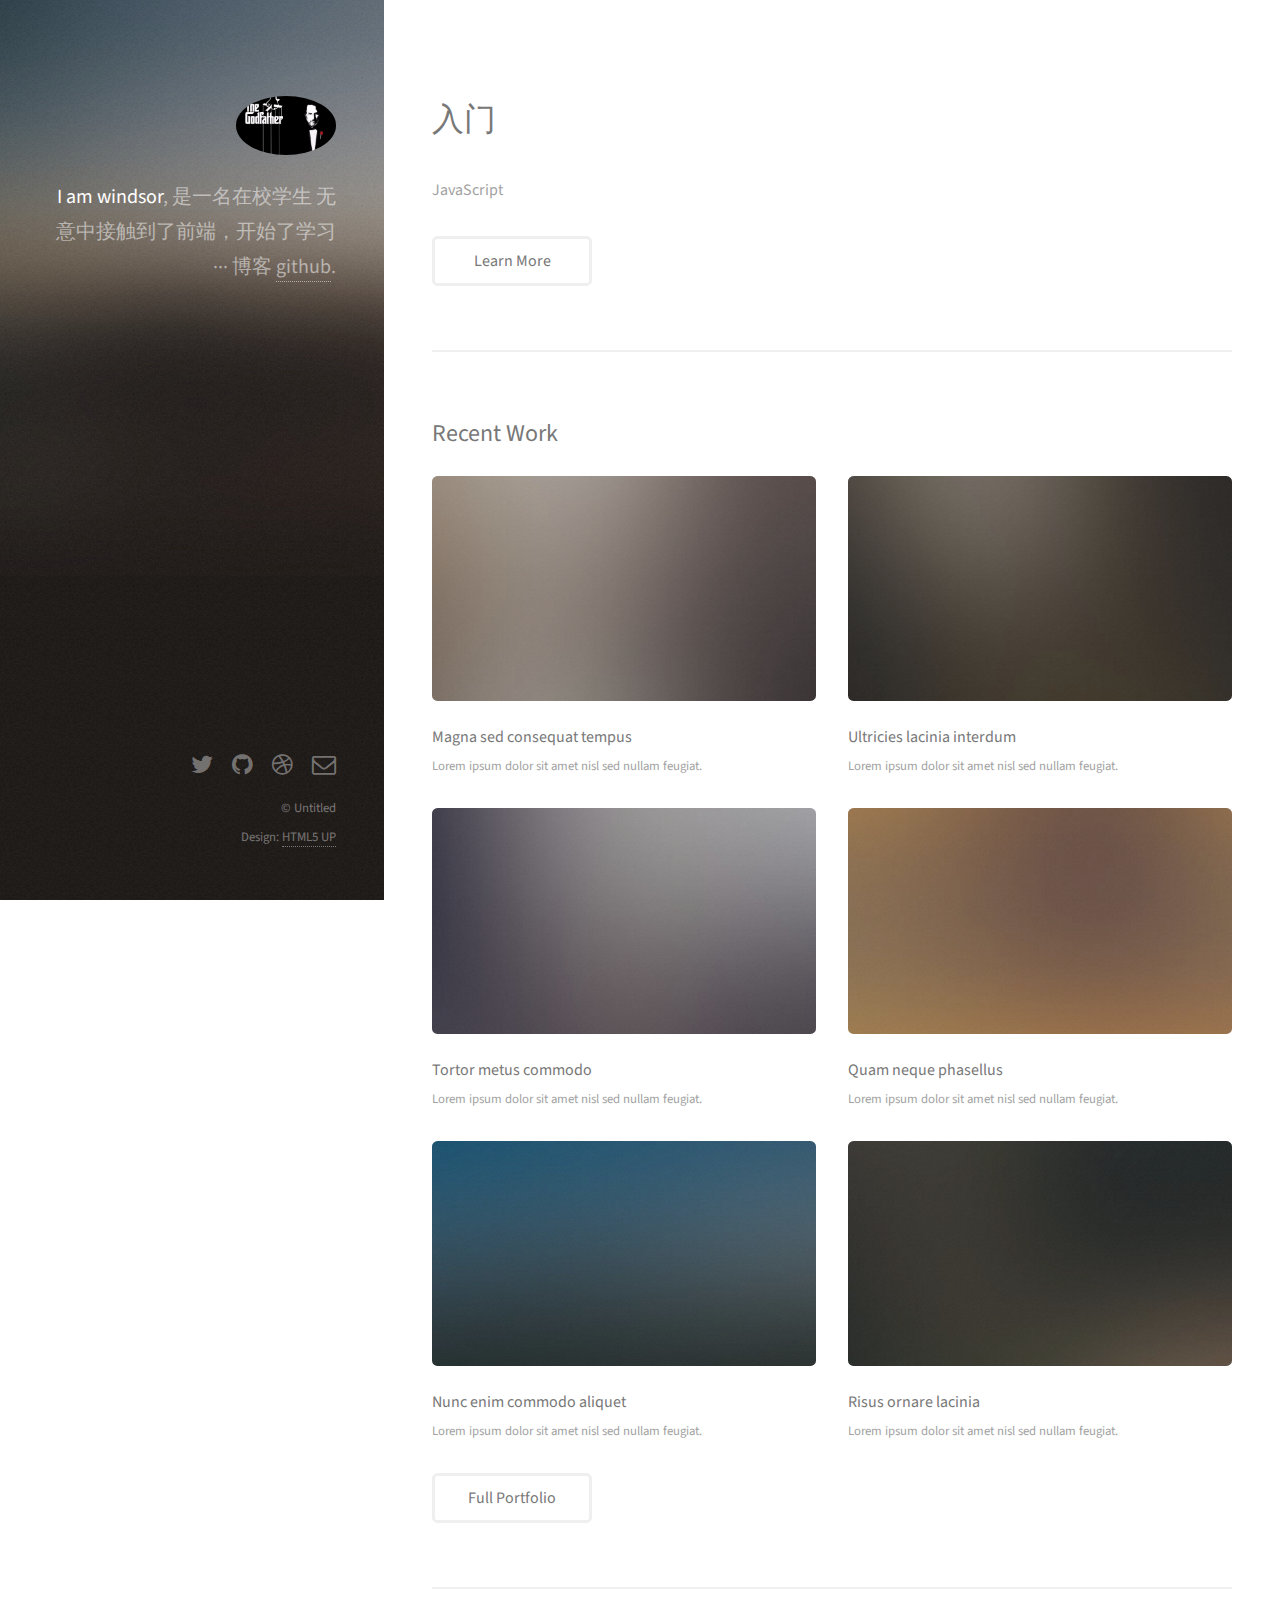
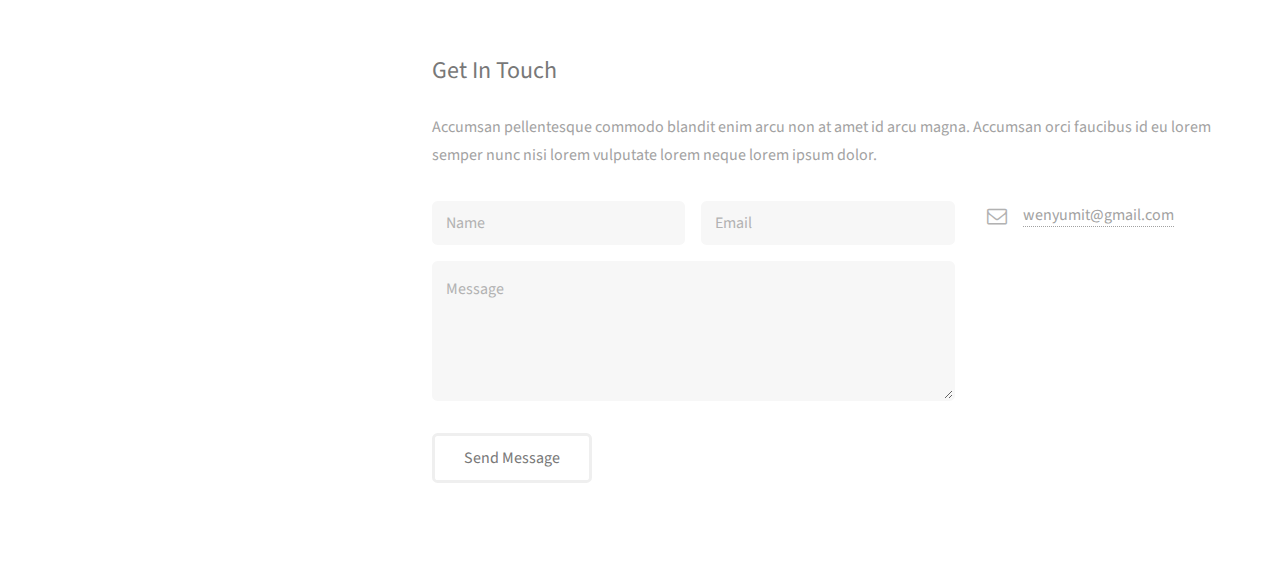
==== index.html @ 3ade6584 "模板测试" ====
<!DOCTYPE HTML>
<!--
	Strata by HTML5 UP
	html5up.net | @ajlkn
	Free for personal and commercial use under the CCA 3.0 license (html5up.net/license)
-->
<html>
	<head>
		<title>AMIT HOME</title>
		<meta charset="utf-8" />
		<meta name="viewport" content="width=device-width, initial-scale=1, user-scalable=no" />
		<link rel="stylesheet" href="assets/css/main.css" />
	</head>
	<body class="is-preload">

		<!-- Header -->
			<header id="header">
				<div class="inner">
					<a href="#" class="image avatar"><img src="images/GodFather.jpg" alt="" /></a>
					<h1><strong>I am windsor</strong>, 是一名在校学生<br />
					无意中接触到了前端，开始了学习···<br />
					博客 <a href="https://windsorjobs.github.io/">github</a>.</h1>
				</div>
			</header>

		<!-- Main -->
			<div id="main">

				<!-- One -->
					<section id="one">
						<header class="major">
							<h2>
								入门
							</h2>
						</header>
						<p>
							JavaScript 
						</p>
						<ul class="actions">
							<li><a href="#" class="button">Learn More</a></li>
						</ul>
					</section>

				<!-- Two -->
					<section id="two">
						<h2>Recent Work</h2>
						<div class="row">
							<article class="col-6 col-12-xsmall work-item">
								<a href="images/fulls/01.jpg" class="image fit thumb"><img src="images/thumbs/01.jpg" alt="" /></a>
								<h3>Magna sed consequat tempus</h3>
								<p>Lorem ipsum dolor sit amet nisl sed nullam feugiat.</p>
							</article>
							<article class="col-6 col-12-xsmall work-item">
								<a href="images/fulls/02.jpg" class="image fit thumb"><img src="images/thumbs/02.jpg" alt="" /></a>
								<h3>Ultricies lacinia interdum</h3>
								<p>Lorem ipsum dolor sit amet nisl sed nullam feugiat.</p>
							</article>
							<article class="col-6 col-12-xsmall work-item">
								<a href="images/fulls/03.jpg" class="image fit thumb"><img src="images/thumbs/03.jpg" alt="" /></a>
								<h3>Tortor metus commodo</h3>
								<p>Lorem ipsum dolor sit amet nisl sed nullam feugiat.</p>
							</article>
							<article class="col-6 col-12-xsmall work-item">
								<a href="images/fulls/04.jpg" class="image fit thumb"><img src="images/thumbs/04.jpg" alt="" /></a>
								<h3>Quam neque phasellus</h3>
								<p>Lorem ipsum dolor sit amet nisl sed nullam feugiat.</p>
							</article>
							<article class="col-6 col-12-xsmall work-item">
								<a href="images/fulls/05.jpg" class="image fit thumb"><img src="images/thumbs/05.jpg" alt="" /></a>
								<h3>Nunc enim commodo aliquet</h3>
								<p>Lorem ipsum dolor sit amet nisl sed nullam feugiat.</p>
							</article>
							<article class="col-6 col-12-xsmall work-item">
								<a href="images/fulls/06.jpg" class="image fit thumb"><img src="images/thumbs/06.jpg" alt="" /></a>
								<h3>Risus ornare lacinia</h3>
								<p>Lorem ipsum dolor sit amet nisl sed nullam feugiat.</p>
							</article>
						</div>
						<ul class="actions">
							<li><a href="#" class="button">Full Portfolio</a></li>
						</ul>
					</section>

				<!-- Three -->
					<section id="three">
						<h2>Get In Touch</h2>
						<p>Accumsan pellentesque commodo blandit enim arcu non at amet id arcu magna. Accumsan orci faucibus id eu lorem semper nunc nisi lorem vulputate lorem neque lorem ipsum dolor.</p>
						<div class="row">
							<div class="col-8 col-12-small">
								<form method="post" action="#">
									<div class="row gtr-uniform gtr-50">
										<div class="col-6 col-12-xsmall"><input type="text" name="name" id="name" placeholder="Name" /></div>
										<div class="col-6 col-12-xsmall"><input type="email" name="email" id="email" placeholder="Email" /></div>
										<div class="col-12"><textarea name="message" id="message" placeholder="Message" rows="4"></textarea></div>
									</div>
								</form>
								<ul class="actions">
									<li><input type="submit" value="Send Message" /></li>
								</ul>
							</div>
							<div class="col-4 col-12-small">
								<ul class="labeled-icons">
									<!-- <li>
										<h3 class="icon fa-home"><span class="label">Address</span></h3>
										1234 Somewhere Rd.<br />
										Nashville, TN 00000<br />
										United States
									</li>
									<li>
										<h3 class="icon fa-mobile"><span class="label">Phone</span></h3>
										000-000-0000
									</li> -->
									<li>
										<h3 class="icon fa-envelope-o"><span class="label">Email</span></h3>
										<a href="#">wenyumit@gmail.com</a>
									</li>
								</ul>
							</div>
						</div>
					</section>

				<!-- Four -->
				<!--
					<section id="four">
						<h2>Elements</h2>

						<section>
							<h4>Text</h4>
							<p>This is <b>bold</b> and this is <strong>strong</strong>. This is <i>italic</i> and this is <em>emphasized</em>.
							This is <sup>superscript</sup> text and this is <sub>subscript</sub> text.
							This is <u>underlined</u> and this is code: <code>for (;;) { ... }</code>. Finally, <a href="#">this is a link</a>.</p>
							<hr />
							<header>
								<h4>Heading with a Subtitle</h4>
								<p>Lorem ipsum dolor sit amet nullam id egestas urna aliquam</p>
							</header>
							<p>Nunc lacinia ante nunc ac lobortis. Interdum adipiscing gravida odio porttitor sem non mi integer non faucibus ornare mi ut ante amet placerat aliquet. Volutpat eu sed ante lacinia sapien lorem accumsan varius montes viverra nibh in adipiscing blandit tempus accumsan.</p>
							<header>
								<h5>Heading with a Subtitle</h5>
								<p>Lorem ipsum dolor sit amet nullam id egestas urna aliquam</p>
							</header>
							<p>Nunc lacinia ante nunc ac lobortis. Interdum adipiscing gravida odio porttitor sem non mi integer non faucibus ornare mi ut ante amet placerat aliquet. Volutpat eu sed ante lacinia sapien lorem accumsan varius montes viverra nibh in adipiscing blandit tempus accumsan.</p>
							<hr />
							<h2>Heading Level 2</h2>
							<h3>Heading Level 3</h3>
							<h4>Heading Level 4</h4>
							<h5>Heading Level 5</h5>
							<h6>Heading Level 6</h6>
							<hr />
							<h5>Blockquote</h5>
							<blockquote>Fringilla nisl. Donec accumsan interdum nisi, quis tincidunt felis sagittis eget tempus euismod. Vestibulum ante ipsum primis in faucibus vestibulum. Blandit adipiscing eu felis iaculis volutpat ac adipiscing accumsan faucibus. Vestibulum ante ipsum primis in faucibus lorem ipsum dolor sit amet nullam adipiscing eu felis.</blockquote>
							<h5>Preformatted</h5>
							<pre><code>i = 0;

while (!deck.isInOrder()) {
print 'Iteration ' + i;
deck.shuffle();
i++;
}

print 'It took ' + i + ' iterations to sort the deck.';</code></pre>
						</section>

						<section>
							<h4>Lists</h4>
							<div class="row">
								<div class="col-6 col-12-xsmall">
									<h5>Unordered</h5>
									<ul>
										<li>Dolor pulvinar etiam magna etiam.</li>
										<li>Sagittis adipiscing lorem eleifend.</li>
										<li>Felis enim feugiat dolore viverra.</li>
									</ul>
									<h5>Alternate</h5>
									<ul class="alt">
										<li>Dolor pulvinar etiam magna etiam.</li>
										<li>Sagittis adipiscing lorem eleifend.</li>
										<li>Felis enim feugiat dolore viverra.</li>
									</ul>
								</div>
								<div class="col-6 col-12-xsmall">
									<h5>Ordered</h5>
									<ol>
										<li>Dolor pulvinar etiam magna etiam.</li>
										<li>Etiam vel felis at lorem sed viverra.</li>
										<li>Felis enim feugiat dolore viverra.</li>
										<li>Dolor pulvinar etiam magna etiam.</li>
										<li>Etiam vel felis at lorem sed viverra.</li>
										<li>Felis enim feugiat dolore viverra.</li>
									</ol>
									<h5>Icons</h5>
									<ul class="icons">
										<li><a href="#" class="icon fa-twitter"><span class="label">Twitter</span></a></li>
										<li><a href="#" class="icon fa-facebook"><span class="label">Facebook</span></a></li>
										<li><a href="#" class="icon fa-instagram"><span class="label">Instagram</span></a></li>
										<li><a href="#" class="icon fa-github"><span class="label">Github</span></a></li>
										<li><a href="#" class="icon fa-dribbble"><span class="label">Dribbble</span></a></li>
										<li><a href="#" class="icon fa-tumblr"><span class="label">Tumblr</span></a></li>
									</ul>
								</div>
							</div>
							<h5>Actions</h5>
							<ul class="actions">
								<li><a href="#" class="button primary">Default</a></li>
								<li><a href="#" class="button">Default</a></li>
							</ul>
							<ul class="actions small">
								<li><a href="#" class="button primary small">Small</a></li>
								<li><a href="#" class="button small">Small</a></li>
							</ul>
							<div class="row">
								<div class="col-6 col-12-small">
									<ul class="actions stacked">
										<li><a href="#" class="button primary">Default</a></li>
										<li><a href="#" class="button">Default</a></li>
									</ul>
								</div>
								<div class="col-6 col-12-small">
									<ul class="actions stacked">
										<li><a href="#" class="button primary small">Small</a></li>
										<li><a href="#" class="button small">Small</a></li>
									</ul>
								</div>
								<div class="col-6 col-12-small">
									<ul class="actions stacked">
										<li><a href="#" class="button primary fit">Default</a></li>
										<li><a href="#" class="button fit">Default</a></li>
									</ul>
								</div>
								<div class="col-6 col-12-small">
									<ul class="actions stacked">
										<li><a href="#" class="button primary small fit">Small</a></li>
										<li><a href="#" class="button small fit">Small</a></li>
									</ul>
								</div>
							</div>
						</section>

						<section>
							<h4>Table</h4>
							<h5>Default</h5>
							<div class="table-wrapper">
								<table>
									<thead>
										<tr>
											<th>Name</th>
											<th>Description</th>
											<th>Price</th>
										</tr>
									</thead>
									<tbody>
										<tr>
											<td>Item One</td>
											<td>Ante turpis integer aliquet porttitor.</td>
											<td>29.99</td>
										</tr>
										<tr>
											<td>Item Two</td>
											<td>Vis ac commodo adipiscing arcu aliquet.</td>
											<td>19.99</td>
										</tr>
										<tr>
											<td>Item Three</td>
											<td> Morbi faucibus arcu accumsan lorem.</td>
											<td>29.99</td>
										</tr>
										<tr>
											<td>Item Four</td>
											<td>Vitae integer tempus condimentum.</td>
											<td>19.99</td>
										</tr>
										<tr>
											<td>Item Five</td>
											<td>Ante turpis integer aliquet porttitor.</td>
											<td>29.99</td>
										</tr>
									</tbody>
									<tfoot>
										<tr>
											<td colspan="2"></td>
											<td>100.00</td>
										</tr>
									</tfoot>
								</table>
							</div>

							<h5>Alternate</h5>
							<div class="table-wrapper">
								<table class="alt">
									<thead>
										<tr>
											<th>Name</th>
											<th>Description</th>
											<th>Price</th>
										</tr>
									</thead>
									<tbody>
										<tr>
											<td>Item One</td>
											<td>Ante turpis integer aliquet porttitor.</td>
											<td>29.99</td>
										</tr>
										<tr>
											<td>Item Two</td>
											<td>Vis ac commodo adipiscing arcu aliquet.</td>
											<td>19.99</td>
										</tr>
										<tr>
											<td>Item Three</td>
											<td> Morbi faucibus arcu accumsan lorem.</td>
											<td>29.99</td>
										</tr>
										<tr>
											<td>Item Four</td>
											<td>Vitae integer tempus condimentum.</td>
											<td>19.99</td>
										</tr>
										<tr>
											<td>Item Five</td>
											<td>Ante turpis integer aliquet porttitor.</td>
											<td>29.99</td>
										</tr>
									</tbody>
									<tfoot>
										<tr>
											<td colspan="2"></td>
											<td>100.00</td>
										</tr>
									</tfoot>
								</table>
							</div>
						</section>

						<section>
							<h4>Buttons</h4>
							<ul class="actions">
								<li><a href="#" class="button primary">Primary</a></li>
								<li><a href="#" class="button">Default</a></li>
							</ul>
							<ul class="actions">
								<li><a href="#" class="button large">Large</a></li>
								<li><a href="#" class="button">Default</a></li>
								<li><a href="#" class="button small">Small</a></li>
							</ul>
							<ul class="actions fit">
								<li><a href="#" class="button primary fit">Fit</a></li>
								<li><a href="#" class="button fit">Fit</a></li>
							</ul>
							<ul class="actions fit small">
								<li><a href="#" class="button primary fit small">Fit + Small</a></li>
								<li><a href="#" class="button fit small">Fit + Small</a></li>
							</ul>
							<ul class="actions">
								<li><a href="#" class="button primary icon fa-download">Icon</a></li>
								<li><a href="#" class="button icon fa-download">Icon</a></li>
							</ul>
							<ul class="actions">
								<li><span class="button primary disabled">Primary</span></li>
								<li><span class="button disabled">Default</span></li>
							</ul>
						</section>

						<section>
							<h4>Form</h4>
							<form method="post" action="#">
								<div class="row gtr-uniform gtr-50">
									<div class="col-6 col-12-xsmall">
										<input type="text" name="demo-name" id="demo-name" value="" placeholder="Name" />
									</div>
									<div class="col-6 col-12-xsmall">
										<input type="email" name="demo-email" id="demo-email" value="" placeholder="Email" />
									</div>
									<div class="col-12">
										<select name="demo-category" id="demo-category">
											<option value="">- Category -</option>
											<option value="1">Manufacturing</option>
											<option value="1">Shipping</option>
											<option value="1">Administration</option>
											<option value="1">Human Resources</option>
										</select>
									</div>
									<div class="col-4 col-12-small">
										<input type="radio" id="demo-priority-low" name="demo-priority" checked>
										<label for="demo-priority-low">Low Priority</label>
									</div>
									<div class="col-4 col-12-small">
										<input type="radio" id="demo-priority-normal" name="demo-priority">
										<label for="demo-priority-normal">Normal Priority</label>
									</div>
									<div class="col-4 col-12-small">
										<input type="radio" id="demo-priority-high" name="demo-priority">
										<label for="demo-priority-high">High Priority</label>
									</div>
									<div class="col-6 col-12-small">
										<input type="checkbox" id="demo-copy" name="demo-copy">
										<label for="demo-copy">Email me a copy of this message</label>
									</div>
									<div class="col-6 col-12-small">
										<input type="checkbox" id="demo-human" name="demo-human" checked>
										<label for="demo-human">I am a human and not a robot</label>
									</div>
									<div class="col-12">
										<textarea name="demo-message" id="demo-message" placeholder="Enter your message" rows="6"></textarea>
									</div>
									<div class="col-12">
										<ul class="actions">
											<li><input type="submit" value="Send Message" class="primary" /></li>
											<li><input type="reset" value="Reset" /></li>
										</ul>
									</div>
								</div>
							</form>
						</section>

						<section>
							<h4>Image</h4>
							<h5>Fit</h5>
							<div class="box alt">
								<div class="row gtr-50 gtr-uniform">
									<div class="col-12"><span class="image fit"><img src="images/fulls/05.jpg" alt="" /></span></div>
									<div class="col-4"><span class="image fit"><img src="images/thumbs/01.jpg" alt="" /></span></div>
									<div class="col-4"><span class="image fit"><img src="images/thumbs/02.jpg" alt="" /></span></div>
									<div class="col-4"><span class="image fit"><img src="images/thumbs/03.jpg" alt="" /></span></div>
									<div class="col-4"><span class="image fit"><img src="images/thumbs/04.jpg" alt="" /></span></div>
									<div class="col-4"><span class="image fit"><img src="images/thumbs/05.jpg" alt="" /></span></div>
									<div class="col-4"><span class="image fit"><img src="images/thumbs/06.jpg" alt="" /></span></div>
									<div class="col-4"><span class="image fit"><img src="images/thumbs/03.jpg" alt="" /></span></div>
									<div class="col-4"><span class="image fit"><img src="images/thumbs/02.jpg" alt="" /></span></div>
									<div class="col-4"><span class="image fit"><img src="images/thumbs/01.jpg" alt="" /></span></div>
								</div>
							</div>
							<h5>Left &amp; Right</h5>
							<p><span class="image left"><img src="images/avatar.jpg" alt="" /></span>Fringilla nisl. Donec accumsan interdum nisi, quis tincidunt felis sagittis eget. tempus euismod. Vestibulum ante ipsum primis in faucibus vestibulum. Blandit adipiscing eu felis iaculis volutpat ac adipiscing accumsan eu faucibus. Integer ac pellentesque praesent tincidunt felis sagittis eget. tempus euismod. Vestibulum ante ipsum primis in faucibus vestibulum. Blandit adipiscing eu felis iaculis volutpat ac adipiscing accumsan eu faucibus. Integer ac pellentesque praesent. Donec accumsan interdum nisi, quis tincidunt felis sagittis eget. tempus euismod. Vestibulum ante ipsum primis in faucibus vestibulum. Blandit adipiscing eu felis iaculis volutpat ac adipiscing accumsan eu faucibus. Integer ac pellentesque praesent tincidunt felis sagittis eget. tempus euismod. Vestibulum ante ipsum primis in faucibus vestibulum. Blandit adipiscing eu felis iaculis volutpat ac adipiscing accumsan eu faucibus. Integer ac pellentesque praesent.</p>
							<p><span class="image right"><img src="images/avatar.jpg" alt="" /></span>Fringilla nisl. Donec accumsan interdum nisi, quis tincidunt felis sagittis eget. tempus euismod. Vestibulum ante ipsum primis in faucibus vestibulum. Blandit adipiscing eu felis iaculis volutpat ac adipiscing accumsan eu faucibus. Integer ac pellentesque praesent tincidunt felis sagittis eget. tempus euismod. Vestibulum ante ipsum primis in faucibus vestibulum. Blandit adipiscing eu felis iaculis volutpat ac adipiscing accumsan eu faucibus. Integer ac pellentesque praesent. Donec accumsan interdum nisi, quis tincidunt felis sagittis eget. tempus euismod. Vestibulum ante ipsum primis in faucibus vestibulum. Blandit adipiscing eu felis iaculis volutpat ac adipiscing accumsan eu faucibus. Integer ac pellentesque praesent tincidunt felis sagittis eget. tempus euismod. Vestibulum ante ipsum primis in faucibus vestibulum. Blandit adipiscing eu felis iaculis volutpat ac adipiscing accumsan eu faucibus. Integer ac pellentesque praesent.</p>
						</section>

					</section>
				-->

			</div>

		<!-- Footer -->
			<footer id="footer">
				<div class="inner">
					<ul class="icons">
						<li><a href="#" class="icon fa-twitter"><span class="label">Twitter</span></a></li>
						<li><a href="https://windsorjobs.github.io/" class="icon fa-github"><span class="label">Github</span></a></li>
						<li><a href="#" class="icon fa-dribbble"><span class="label">Dribbble</span></a></li>
						<li><a href="#" class="icon fa-envelope-o"><span class="label">Email</span></a></li>
					</ul>
					<ul class="copyright">
						<li>&copy; Untitled</li><li>Design: <a href="http://html5up.net">HTML5 UP</a></li>
					</ul>
				</div>
			</footer>

		<!-- Scripts -->
			<script src="assets/js/jquery.min.js"></script>
			<script src="assets/js/jquery.poptrox.min.js"></script>
			<script src="assets/js/browser.min.js"></script>
			<script src="assets/js/breakpoints.min.js"></script>
			<script src="assets/js/util.js"></script>
			<script src="assets/js/main.js"></script>

	</body>
</html>
---- assets/css/main.css ----
@import url("font-awesome.min.css");
@import url("https://fonts.googleapis.com/css?family=Source+Sans+Pro:400,400italic");

/*
	Strata by HTML5 UP
	html5up.net | @ajlkn
	Free for personal and commercial use under the CCA 3.0 license (html5up.net/license)
*/

html, body, div, span, applet, object,
iframe, h1, h2, h3, h4, h5, h6, p, blockquote,
pre, a, abbr, acronym, address, big, cite,
code, del, dfn, em, img, ins, kbd, q, s, samp,
small, strike, strong, sub, sup, tt, var, b,
u, i, center, dl, dt, dd, ol, ul, li, fieldset,
form, label, legend, table, caption, tbody,
tfoot, thead, tr, th, td, article, aside,
canvas, details, embed, figure, figcaption,
footer, header, hgroup, menu, nav, output, ruby,
section, summary, time, mark, audio, video {
	margin: 0;
	padding: 0;
	border: 0;
	font-size: 100%;
	font: inherit;
	vertical-align: baseline;}

article, aside, details, figcaption, figure,
footer, header, hgroup, menu, nav, section {
	display: block;
}

body {
	line-height: 1;
}

ol, ul {
	list-style: none;
}

blockquote, q {
	quotes: none;
}

blockquote:before, blockquote:after, q:before, q:after {
	content: '';
	content: none;
}

table {
	border-collapse: collapse;
	border-spacing: 0;
}

body {
	-webkit-text-size-adjust: none;
}

mark {
	background-color: transparent;
	color: inherit;
}

input::-moz-focus-inner {
	border: 0;
	padding: 0;
}

input, select, textarea {
	-moz-appearance: none;
	-webkit-appearance: none;
	-ms-appearance: none;
	appearance: none;
}

/* Basic */

	html {
		box-sizing: border-box;
	}

	*, *:before, *:after {
		box-sizing: inherit;
	}

	body {
		background: #fff;
	}

		body.is-preload *, body.is-preload *:before, body.is-preload *:after {
			-moz-animation: none !important;
			-webkit-animation: none !important;
			-ms-animation: none !important;
			animation: none !important;
			-moz-transition: none !important;
			-webkit-transition: none !important;
			-ms-transition: none !important;
			transition: none !important;
		}

	body, input, select, textarea {
		color: #a2a2a2;
		font-family: "Source Sans Pro", Helvetica, sans-serif;
		font-size: 16pt;
		font-weight: 400;
		line-height: 1.75em;
	}

	a {
		-moz-transition: color 0.2s ease-in-out, border-color 0.2s ease-in-out;
		-webkit-transition: color 0.2s ease-in-out, border-color 0.2s ease-in-out;
		-ms-transition: color 0.2s ease-in-out, border-color 0.2s ease-in-out;
		transition: color 0.2s ease-in-out, border-color 0.2s ease-in-out;
		border-bottom: dotted 1px;
		color: #49bf9d;
		text-decoration: none;
	}

		a:hover {
			border-bottom-color: transparent;
			color: #49bf9d !important;
			text-decoration: none;
		}

	strong, b {
		color: #787878;
		font-weight: 400;
	}

	em, i {
		font-style: italic;
	}

	p {
		margin: 0 0 2em 0;
	}

	h1, h2, h3, h4, h5, h6 {
		color: #787878;
		font-weight: 400;
		line-height: 1em;
		margin: 0 0 1em 0;
	}

		h1 a, h2 a, h3 a, h4 a, h5 a, h6 a {
			color: inherit;
			text-decoration: none;
		}

	h1 {
		font-size: 2em;
		line-height: 1.5em;
	}

	h2 {
		font-size: 1.5em;
		line-height: 1.5em;
	}

	h3 {
		font-size: 1.25em;
		line-height: 1.5em;
	}

	h4 {
		font-size: 1.1em;
		line-height: 1.5em;
	}

	h5 {
		font-size: 0.9em;
		line-height: 1.5em;
	}

	h6 {
		font-size: 0.7em;
		line-height: 1.5em;
	}

	sub {
		font-size: 0.8em;
		position: relative;
		top: 0.5em;
	}

	sup {
		font-size: 0.8em;
		position: relative;
		top: -0.5em;
	}

	hr {
		border: 0;
		border-bottom: solid 2px #efefef;
		margin: 2em 0;
	}

		hr.major {
			margin: 3em 0;
		}

	blockquote {
		border-left: solid 6px #efefef;
		font-style: italic;
		margin: 0 0 2em 0;
		padding: 0.5em 0 0.5em 1.5em;
	}

	code {
		background: #f7f7f7;
		border-radius: 0.35em;
		border: solid 2px #efefef;
		font-family: "Courier New", monospace;
		font-size: 0.9em;
		margin: 0 0.25em;
		padding: 0.25em 0.65em;
	}

	pre {
		-webkit-overflow-scrolling: touch;
		font-family: "Courier New", monospace;
		font-size: 0.9em;
		margin: 0 0 2em 0;
	}

		pre code {
			display: block;
			line-height: 1.75em;
			padding: 1em 1.5em;
			overflow-x: auto;
		}

	.align-left {
		text-align: left;
	}

	.align-center {
		text-align: center;
	}

	.align-right {
		text-align: right;
	}

/* Container */

	.container {
		margin: 0 auto;
		max-width: calc(100% - 4em);
		width: 100%;
	}

		.container.xsmall {
			width: 25%;
		}

		.container.small {
			width: 50%;
		}

		.container.medium {
			width: 75%;
		}

		.container.large {
			width: 125%;
		}

		.container.xlarge {
			width: 150%;
		}

		.container.max {
			width: 100%;
		}

		@media screen and (max-width: 980px) {

			.container {
				width: 100% !important;
				max-width: 100% !important;
			}

		}

		@media screen and (max-width: 480px) {

			.container {
				max-width: calc(100% - 3em);
			}

		}

/* Row */

	.row {
		display: flex;
		flex-wrap: wrap;
		box-sizing: border-box;
		align-items: stretch;
	}

		.row > * {
			box-sizing: border-box;
		}

		.row.gtr-uniform > * > :last-child {
			margin-bottom: 0;
		}

		.row.aln-left {
			justify-content: flex-start;
		}

		.row.aln-center {
			justify-content: center;
		}

		.row.aln-right {
			justify-content: flex-end;
		}

		.row.aln-top {
			align-items: flex-start;
		}

		.row.aln-middle {
			align-items: center;
		}

		.row.aln-bottom {
			align-items: flex-end;
		}

		.row > .imp {
			order: -1;
		}

		.row > .col-1 {
			width: 8.3333333333%;
		}

		.row > .off-1 {
			margin-left: 8.3333333333%;
		}

		.row > .col-2 {
			width: 16.6666666667%;
		}

		.row > .off-2 {
			margin-left: 16.6666666667%;
		}

		.row > .col-3 {
			width: 25%;
		}

		.row > .off-3 {
			margin-left: 25%;
		}

		.row > .col-4 {
			width: 33.3333333333%;
		}

		.row > .off-4 {
			margin-left: 33.3333333333%;
		}

		.row > .col-5 {
			width: 41.6666666667%;
		}

		.row > .off-5 {
			margin-left: 41.6666666667%;
		}

		.row > .col-6 {
			width: 50%;
		}

		.row > .off-6 {
			margin-left: 50%;
		}

		.row > .col-7 {
			width: 58.3333333333%;
		}

		.row > .off-7 {
			margin-left: 58.3333333333%;
		}

		.row > .col-8 {
			width: 66.6666666667%;
		}

		.row > .off-8 {
			margin-left: 66.6666666667%;
		}

		.row > .col-9 {
			width: 75%;
		}

		.row > .off-9 {
			margin-left: 75%;
		}

		.row > .col-10 {
			width: 83.3333333333%;
		}

		.row > .off-10 {
			margin-left: 83.3333333333%;
		}

		.row > .col-11 {
			width: 91.6666666667%;
		}

		.row > .off-11 {
			margin-left: 91.6666666667%;
		}

		.row > .col-12 {
			width: 100%;
		}

		.row > .off-12 {
			margin-left: 100%;
		}

		.row.gtr-0 {
			margin-top: 0;
			margin-left: 0em;
		}

			.row.gtr-0 > * {
				padding: 0 0 0 0em;
			}

			.row.gtr-0.gtr-uniform {
				margin-top: 0em;
			}

				.row.gtr-0.gtr-uniform > * {
					padding-top: 0em;
				}

		.row.gtr-25 {
			margin-top: 0;
			margin-left: -0.625em;
		}

			.row.gtr-25 > * {
				padding: 0 0 0 0.625em;
			}

			.row.gtr-25.gtr-uniform {
				margin-top: -0.625em;
			}

				.row.gtr-25.gtr-uniform > * {
					padding-top: 0.625em;
				}

		.row.gtr-50 {
			margin-top: 0;
			margin-left: -1.25em;
		}

			.row.gtr-50 > * {
				padding: 0 0 0 1.25em;
			}

			.row.gtr-50.gtr-uniform {
				margin-top: -1.25em;
			}

				.row.gtr-50.gtr-uniform > * {
					padding-top: 1.25em;
				}

		.row {
			margin-top: 0;
			margin-left: -2.5em;
		}

			.row > * {
				padding: 0 0 0 2.5em;
			}

			.row.gtr-uniform {
				margin-top: -2.5em;
			}

				.row.gtr-uniform > * {
					padding-top: 2.5em;
				}

		.row.gtr-150 {
			margin-top: 0;
			margin-left: -3.75em;
		}

			.row.gtr-150 > * {
				padding: 0 0 0 3.75em;
			}

			.row.gtr-150.gtr-uniform {
				margin-top: -3.75em;
			}

				.row.gtr-150.gtr-uniform > * {
					padding-top: 3.75em;
				}

		.row.gtr-200 {
			margin-top: 0;
			margin-left: -5em;
		}

			.row.gtr-200 > * {
				padding: 0 0 0 5em;
			}

			.row.gtr-200.gtr-uniform {
				margin-top: -5em;
			}

				.row.gtr-200.gtr-uniform > * {
					padding-top: 5em;
				}

		@media screen and (max-width: 1800px) {

			.row {
				display: flex;
				flex-wrap: wrap;
				box-sizing: border-box;
				align-items: stretch;
			}

				.row > * {
					box-sizing: border-box;
				}

				.row.gtr-uniform > * > :last-child {
					margin-bottom: 0;
				}

				.row.aln-left {
					justify-content: flex-start;
				}

				.row.aln-center {
					justify-content: center;
				}

				.row.aln-right {
					justify-content: flex-end;
				}

				.row.aln-top {
					align-items: flex-start;
				}

				.row.aln-middle {
					align-items: center;
				}

				.row.aln-bottom {
					align-items: flex-end;
				}

				.row > .imp-xlarge {
					order: -1;
				}

				.row > .col-1-xlarge {
					width: 8.3333333333%;
				}

				.row > .off-1-xlarge {
					margin-left: 8.3333333333%;
				}

				.row > .col-2-xlarge {
					width: 16.6666666667%;
				}

				.row > .off-2-xlarge {
					margin-left: 16.6666666667%;
				}

				.row > .col-3-xlarge {
					width: 25%;
				}

				.row > .off-3-xlarge {
					margin-left: 25%;
				}

				.row > .col-4-xlarge {
					width: 33.3333333333%;
				}

				.row > .off-4-xlarge {
					margin-left: 33.3333333333%;
				}

				.row > .col-5-xlarge {
					width: 41.6666666667%;
				}

				.row > .off-5-xlarge {
					margin-left: 41.6666666667%;
				}

				.row > .col-6-xlarge {
					width: 50%;
				}

				.row > .off-6-xlarge {
					margin-left: 50%;
				}

				.row > .col-7-xlarge {
					width: 58.3333333333%;
				}

				.row > .off-7-xlarge {
					margin-left: 58.3333333333%;
				}

				.row > .col-8-xlarge {
					width: 66.6666666667%;
				}

				.row > .off-8-xlarge {
					margin-left: 66.6666666667%;
				}

				.row > .col-9-xlarge {
					width: 75%;
				}

				.row > .off-9-xlarge {
					margin-left: 75%;
				}

				.row > .col-10-xlarge {
					width: 83.3333333333%;
				}

				.row > .off-10-xlarge {
					margin-left: 83.3333333333%;
				}

				.row > .col-11-xlarge {
					width: 91.6666666667%;
				}

				.row > .off-11-xlarge {
					margin-left: 91.6666666667%;
				}

				.row > .col-12-xlarge {
					width: 100%;
				}

				.row > .off-12-xlarge {
					margin-left: 100%;
				}

				.row.gtr-0 {
					margin-top: 0;
					margin-left: 0em;
				}

					.row.gtr-0 > * {
						padding: 0 0 0 0em;
					}

					.row.gtr-0.gtr-uniform {
						margin-top: 0em;
					}

						.row.gtr-0.gtr-uniform > * {
							padding-top: 0em;
						}

				.row.gtr-25 {
					margin-top: 0;
					margin-left: -0.625em;
				}

					.row.gtr-25 > * {
						padding: 0 0 0 0.625em;
					}

					.row.gtr-25.gtr-uniform {
						margin-top: -0.625em;
					}

						.row.gtr-25.gtr-uniform > * {
							padding-top: 0.625em;
						}

				.row.gtr-50 {
					margin-top: 0;
					margin-left: -1.25em;
				}

					.row.gtr-50 > * {
						padding: 0 0 0 1.25em;
					}

					.row.gtr-50.gtr-uniform {
						margin-top: -1.25em;
					}

						.row.gtr-50.gtr-uniform > * {
							padding-top: 1.25em;
						}

				.row {
					margin-top: 0;
					margin-left: -2.5em;
				}

					.row > * {
						padding: 0 0 0 2.5em;
					}

					.row.gtr-uniform {
						margin-top: -2.5em;
					}

						.row.gtr-uniform > * {
							padding-top: 2.5em;
						}

				.row.gtr-150 {
					margin-top: 0;
					margin-left: -3.75em;
				}

					.row.gtr-150 > * {
						padding: 0 0 0 3.75em;
					}

					.row.gtr-150.gtr-uniform {
						margin-top: -3.75em;
					}

						.row.gtr-150.gtr-uniform > * {
							padding-top: 3.75em;
						}

				.row.gtr-200 {
					margin-top: 0;
					margin-left: -5em;
				}

					.row.gtr-200 > * {
						padding: 0 0 0 5em;
					}

					.row.gtr-200.gtr-uniform {
						margin-top: -5em;
					}

						.row.gtr-200.gtr-uniform > * {
							padding-top: 5em;
						}

		}

		@media screen and (max-width: 1280px) {

			.row {
				display: flex;
				flex-wrap: wrap;
				box-sizing: border-box;
				align-items: stretch;
			}

				.row > * {
					box-sizing: border-box;
				}

				.row.gtr-uniform > * > :last-child {
					margin-bottom: 0;
				}

				.row.aln-left {
					justify-content: flex-start;
				}

				.row.aln-center {
					justify-content: center;
				}

				.row.aln-right {
					justify-content: flex-end;
				}

				.row.aln-top {
					align-items: flex-start;
				}

				.row.aln-middle {
					align-items: center;
				}

				.row.aln-bottom {
					align-items: flex-end;
				}

				.row > .imp-large {
					order: -1;
				}

				.row > .col-1-large {
					width: 8.3333333333%;
				}

				.row > .off-1-large {
					margin-left: 8.3333333333%;
				}

				.row > .col-2-large {
					width: 16.6666666667%;
				}

				.row > .off-2-large {
					margin-left: 16.6666666667%;
				}

				.row > .col-3-large {
					width: 25%;
				}

				.row > .off-3-large {
					margin-left: 25%;
				}

				.row > .col-4-large {
					width: 33.3333333333%;
				}

				.row > .off-4-large {
					margin-left: 33.3333333333%;
				}

				.row > .col-5-large {
					width: 41.6666666667%;
				}

				.row > .off-5-large {
					margin-left: 41.6666666667%;
				}

				.row > .col-6-large {
					width: 50%;
				}

				.row > .off-6-large {
					margin-left: 50%;
				}

				.row > .col-7-large {
					width: 58.3333333333%;
				}

				.row > .off-7-large {
					margin-left: 58.3333333333%;
				}

				.row > .col-8-large {
					width: 66.6666666667%;
				}

				.row > .off-8-large {
					margin-left: 66.6666666667%;
				}

				.row > .col-9-large {
					width: 75%;
				}

				.row > .off-9-large {
					margin-left: 75%;
				}

				.row > .col-10-large {
					width: 83.3333333333%;
				}

				.row > .off-10-large {
					margin-left: 83.3333333333%;
				}

				.row > .col-11-large {
					width: 91.6666666667%;
				}

				.row > .off-11-large {
					margin-left: 91.6666666667%;
				}

				.row > .col-12-large {
					width: 100%;
				}

				.row > .off-12-large {
					margin-left: 100%;
				}

				.row.gtr-0 {
					margin-top: 0;
					margin-left: 0em;
				}

					.row.gtr-0 > * {
						padding: 0 0 0 0em;
					}

					.row.gtr-0.gtr-uniform {
						margin-top: 0em;
					}

						.row.gtr-0.gtr-uniform > * {
							padding-top: 0em;
						}

				.row.gtr-25 {
					margin-top: 0;
					margin-left: -0.5em;
				}

					.row.gtr-25 > * {
						padding: 0 0 0 0.5em;
					}

					.row.gtr-25.gtr-uniform {
						margin-top: -0.5em;
					}

						.row.gtr-25.gtr-uniform > * {
							padding-top: 0.5em;
						}

				.row.gtr-50 {
					margin-top: 0;
					margin-left: -1em;
				}

					.row.gtr-50 > * {
						padding: 0 0 0 1em;
					}

					.row.gtr-50.gtr-uniform {
						margin-top: -1em;
					}

						.row.gtr-50.gtr-uniform > * {
							padding-top: 1em;
						}

				.row {
					margin-top: 0;
					margin-left: -2em;
				}

					.row > * {
						padding: 0 0 0 2em;
					}

					.row.gtr-uniform {
						margin-top: -2em;
					}

						.row.gtr-uniform > * {
							padding-top: 2em;
						}

				.row.gtr-150 {
					margin-top: 0;
					margin-left: -3em;
				}

					.row.gtr-150 > * {
						padding: 0 0 0 3em;
					}

					.row.gtr-150.gtr-uniform {
						margin-top: -3em;
					}

						.row.gtr-150.gtr-uniform > * {
							padding-top: 3em;
						}

				.row.gtr-200 {
					margin-top: 0;
					margin-left: -4em;
				}

					.row.gtr-200 > * {
						padding: 0 0 0 4em;
					}

					.row.gtr-200.gtr-uniform {
						margin-top: -4em;
					}

						.row.gtr-200.gtr-uniform > * {
							padding-top: 4em;
						}

		}

		@media screen and (max-width: 980px) {

			.row {
				display: flex;
				flex-wrap: wrap;
				box-sizing: border-box;
				align-items: stretch;
			}

				.row > * {
					box-sizing: border-box;
				}

				.row.gtr-uniform > * > :last-child {
					margin-bottom: 0;
				}

				.row.aln-left {
					justify-content: flex-start;
				}

				.row.aln-center {
					justify-content: center;
				}

				.row.aln-right {
					justify-content: flex-end;
				}

				.row.aln-top {
					align-items: flex-start;
				}

				.row.aln-middle {
					align-items: center;
				}

				.row.aln-bottom {
					align-items: flex-end;
				}

				.row > .imp-medium {
					order: -1;
				}

				.row > .col-1-medium {
					width: 8.3333333333%;
				}

				.row > .off-1-medium {
					margin-left: 8.3333333333%;
				}

				.row > .col-2-medium {
					width: 16.6666666667%;
				}

				.row > .off-2-medium {
					margin-left: 16.6666666667%;
				}

				.row > .col-3-medium {
					width: 25%;
				}

				.row > .off-3-medium {
					margin-left: 25%;
				}

				.row > .col-4-medium {
					width: 33.3333333333%;
				}

				.row > .off-4-medium {
					margin-left: 33.3333333333%;
				}

				.row > .col-5-medium {
					width: 41.6666666667%;
				}

				.row > .off-5-medium {
					margin-left: 41.6666666667%;
				}

				.row > .col-6-medium {
					width: 50%;
				}

				.row > .off-6-medium {
					margin-left: 50%;
				}

				.row > .col-7-medium {
					width: 58.3333333333%;
				}

				.row > .off-7-medium {
					margin-left: 58.3333333333%;
				}

				.row > .col-8-medium {
					width: 66.6666666667%;
				}

				.row > .off-8-medium {
					margin-left: 66.6666666667%;
				}

				.row > .col-9-medium {
					width: 75%;
				}

				.row > .off-9-medium {
					margin-left: 75%;
				}

				.row > .col-10-medium {
					width: 83.3333333333%;
				}

				.row > .off-10-medium {
					margin-left: 83.3333333333%;
				}

				.row > .col-11-medium {
					width: 91.6666666667%;
				}

				.row > .off-11-medium {
					margin-left: 91.6666666667%;
				}

				.row > .col-12-medium {
					width: 100%;
				}

				.row > .off-12-medium {
					margin-left: 100%;
				}

				.row.gtr-0 {
					margin-top: 0;
					margin-left: 0em;
				}

					.row.gtr-0 > * {
						padding: 0 0 0 0em;
					}

					.row.gtr-0.gtr-uniform {
						margin-top: 0em;
					}

						.row.gtr-0.gtr-uniform > * {
							padding-top: 0em;
						}

				.row.gtr-25 {
					margin-top: 0;
					margin-left: -0.5em;
				}

					.row.gtr-25 > * {
						padding: 0 0 0 0.5em;
					}

					.row.gtr-25.gtr-uniform {
						margin-top: -0.5em;
					}

						.row.gtr-25.gtr-uniform > * {
							padding-top: 0.5em;
						}

				.row.gtr-50 {
					margin-top: 0;
					margin-left: -1em;
				}

					.row.gtr-50 > * {
						padding: 0 0 0 1em;
					}

					.row.gtr-50.gtr-uniform {
						margin-top: -1em;
					}

						.row.gtr-50.gtr-uniform > * {
							padding-top: 1em;
						}

				.row {
					margin-top: 0;
					margin-left: -2em;
				}

					.row > * {
						padding: 0 0 0 2em;
					}

					.row.gtr-uniform {
						margin-top: -2em;
					}

						.row.gtr-uniform > * {
							padding-top: 2em;
						}

				.row.gtr-150 {
					margin-top: 0;
					margin-left: -3em;
				}

					.row.gtr-150 > * {
						padding: 0 0 0 3em;
					}

					.row.gtr-150.gtr-uniform {
						margin-top: -3em;
					}

						.row.gtr-150.gtr-uniform > * {
							padding-top: 3em;
						}

				.row.gtr-200 {
					margin-top: 0;
					margin-left: -4em;
				}

					.row.gtr-200 > * {
						padding: 0 0 0 4em;
					}

					.row.gtr-200.gtr-uniform {
						margin-top: -4em;
					}

						.row.gtr-200.gtr-uniform > * {
							padding-top: 4em;
						}

		}

		@media screen and (max-width: 736px) {

			.row {
				display: flex;
				flex-wrap: wrap;
				box-sizing: border-box;
				align-items: stretch;
			}

				.row > * {
					box-sizing: border-box;
				}

				.row.gtr-uniform > * > :last-child {
					margin-bottom: 0;
				}

				.row.aln-left {
					justify-content: flex-start;
				}

				.row.aln-center {
					justify-content: center;
				}

				.row.aln-right {
					justify-content: flex-end;
				}

				.row.aln-top {
					align-items: flex-start;
				}

				.row.aln-middle {
					align-items: center;
				}

				.row.aln-bottom {
					align-items: flex-end;
				}

				.row > .imp-small {
					order: -1;
				}

				.row > .col-1-small {
					width: 8.3333333333%;
				}

				.row > .off-1-small {
					margin-left: 8.3333333333%;
				}

				.row > .col-2-small {
					width: 16.6666666667%;
				}

				.row > .off-2-small {
					margin-left: 16.6666666667%;
				}

				.row > .col-3-small {
					width: 25%;
				}

				.row > .off-3-small {
					margin-left: 25%;
				}

				.row > .col-4-small {
					width: 33.3333333333%;
				}

				.row > .off-4-small {
					margin-left: 33.3333333333%;
				}

				.row > .col-5-small {
					width: 41.6666666667%;
				}

				.row > .off-5-small {
					margin-left: 41.6666666667%;
				}

				.row > .col-6-small {
					width: 50%;
				}

				.row > .off-6-small {
					margin-left: 50%;
				}

				.row > .col-7-small {
					width: 58.3333333333%;
				}

				.row > .off-7-small {
					margin-left: 58.3333333333%;
				}

				.row > .col-8-small {
					width: 66.6666666667%;
				}

				.row > .off-8-small {
					margin-left: 66.6666666667%;
				}

				.row > .col-9-small {
					width: 75%;
				}

				.row > .off-9-small {
					margin-left: 75%;
				}

				.row > .col-10-small {
					width: 83.3333333333%;
				}

				.row > .off-10-small {
					margin-left: 83.3333333333%;
				}

				.row > .col-11-small {
					width: 91.6666666667%;
				}

				.row > .off-11-small {
					margin-left: 91.6666666667%;
				}

				.row > .col-12-small {
					width: 100%;
				}

				.row > .off-12-small {
					margin-left: 100%;
				}

				.row.gtr-0 {
					margin-top: 0;
					margin-left: 0em;
				}

					.row.gtr-0 > * {
						padding: 0 0 0 0em;
					}

					.row.gtr-0.gtr-uniform {
						margin-top: 0em;
					}

						.row.gtr-0.gtr-uniform > * {
							padding-top: 0em;
						}

				.row.gtr-25 {
					margin-top: 0;
					margin-left: -0.375em;
				}

					.row.gtr-25 > * {
						padding: 0 0 0 0.375em;
					}

					.row.gtr-25.gtr-uniform {
						margin-top: -0.375em;
					}

						.row.gtr-25.gtr-uniform > * {
							padding-top: 0.375em;
						}

				.row.gtr-50 {
					margin-top: 0;
					margin-left: -0.75em;
				}

					.row.gtr-50 > * {
						padding: 0 0 0 0.75em;
					}

					.row.gtr-50.gtr-uniform {
						margin-top: -0.75em;
					}

						.row.gtr-50.gtr-uniform > * {
							padding-top: 0.75em;
						}

				.row {
					margin-top: 0;
					margin-left: -1.5em;
				}

					.row > * {
						padding: 0 0 0 1.5em;
					}

					.row.gtr-uniform {
						margin-top: -1.5em;
					}

						.row.gtr-uniform > * {
							padding-top: 1.5em;
						}

				.row.gtr-150 {
					margin-top: 0;
					margin-left: -2.25em;
				}

					.row.gtr-150 > * {
						padding: 0 0 0 2.25em;
					}

					.row.gtr-150.gtr-uniform {
						margin-top: -2.25em;
					}

						.row.gtr-150.gtr-uniform > * {
							padding-top: 2.25em;
						}

				.row.gtr-200 {
					margin-top: 0;
					margin-left: -3em;
				}

					.row.gtr-200 > * {
						padding: 0 0 0 3em;
					}

					.row.gtr-200.gtr-uniform {
						margin-top: -3em;
					}

						.row.gtr-200.gtr-uniform > * {
							padding-top: 3em;
						}

		}

		@media screen and (max-width: 480px) {

			.row {
				display: flex;
				flex-wrap: wrap;
				box-sizing: border-box;
				align-items: stretch;
			}

				.row > * {
					box-sizing: border-box;
				}

				.row.gtr-uniform > * > :last-child {
					margin-bottom: 0;
				}

				.row.aln-left {
					justify-content: flex-start;
				}

				.row.aln-center {
					justify-content: center;
				}

				.row.aln-right {
					justify-content: flex-end;
				}

				.row.aln-top {
					align-items: flex-start;
				}

				.row.aln-middle {
					align-items: center;
				}

				.row.aln-bottom {
					align-items: flex-end;
				}

				.row > .imp-xsmall {
					order: -1;
				}

				.row > .col-1-xsmall {
					width: 8.3333333333%;
				}

				.row > .off-1-xsmall {
					margin-left: 8.3333333333%;
				}

				.row > .col-2-xsmall {
					width: 16.6666666667%;
				}

				.row > .off-2-xsmall {
					margin-left: 16.6666666667%;
				}

				.row > .col-3-xsmall {
					width: 25%;
				}

				.row > .off-3-xsmall {
					margin-left: 25%;
				}

				.row > .col-4-xsmall {
					width: 33.3333333333%;
				}

				.row > .off-4-xsmall {
					margin-left: 33.3333333333%;
				}

				.row > .col-5-xsmall {
					width: 41.6666666667%;
				}

				.row > .off-5-xsmall {
					margin-left: 41.6666666667%;
				}

				.row > .col-6-xsmall {
					width: 50%;
				}

				.row > .off-6-xsmall {
					margin-left: 50%;
				}

				.row > .col-7-xsmall {
					width: 58.3333333333%;
				}

				.row > .off-7-xsmall {
					margin-left: 58.3333333333%;
				}

				.row > .col-8-xsmall {
					width: 66.6666666667%;
				}

				.row > .off-8-xsmall {
					margin-left: 66.6666666667%;
				}

				.row > .col-9-xsmall {
					width: 75%;
				}

				.row > .off-9-xsmall {
					margin-left: 75%;
				}

				.row > .col-10-xsmall {
					width: 83.3333333333%;
				}

				.row > .off-10-xsmall {
					margin-left: 83.3333333333%;
				}

				.row > .col-11-xsmall {
					width: 91.6666666667%;
				}

				.row > .off-11-xsmall {
					margin-left: 91.6666666667%;
				}

				.row > .col-12-xsmall {
					width: 100%;
				}

				.row > .off-12-xsmall {
					margin-left: 100%;
				}

				.row.gtr-0 {
					margin-top: 0;
					margin-left: 0em;
				}

					.row.gtr-0 > * {
						padding: 0 0 0 0em;
					}

					.row.gtr-0.gtr-uniform {
						margin-top: 0em;
					}

						.row.gtr-0.gtr-uniform > * {
							padding-top: 0em;
						}

				.row.gtr-25 {
					margin-top: 0;
					margin-left: -0.375em;
				}

					.row.gtr-25 > * {
						padding: 0 0 0 0.375em;
					}

					.row.gtr-25.gtr-uniform {
						margin-top: -0.375em;
					}

						.row.gtr-25.gtr-uniform > * {
							padding-top: 0.375em;
						}

				.row.gtr-50 {
					margin-top: 0;
					margin-left: -0.75em;
				}

					.row.gtr-50 > * {
						padding: 0 0 0 0.75em;
					}

					.row.gtr-50.gtr-uniform {
						margin-top: -0.75em;
					}

						.row.gtr-50.gtr-uniform > * {
							padding-top: 0.75em;
						}

				.row {
					margin-top: 0;
					margin-left: -1.5em;
				}

					.row > * {
						padding: 0 0 0 1.5em;
					}

					.row.gtr-uniform {
						margin-top: -1.5em;
					}

						.row.gtr-uniform > * {
							padding-top: 1.5em;
						}

				.row.gtr-150 {
					margin-top: 0;
					margin-left: -2.25em;
				}

					.row.gtr-150 > * {
						padding: 0 0 0 2.25em;
					}

					.row.gtr-150.gtr-uniform {
						margin-top: -2.25em;
					}

						.row.gtr-150.gtr-uniform > * {
							padding-top: 2.25em;
						}

				.row.gtr-200 {
					margin-top: 0;
					margin-left: -3em;
				}

					.row.gtr-200 > * {
						padding: 0 0 0 3em;
					}

					.row.gtr-200.gtr-uniform {
						margin-top: -3em;
					}

						.row.gtr-200.gtr-uniform > * {
							padding-top: 3em;
						}

		}

/* Section/Article */

	section.special, article.special {
		text-align: center;
	}

	header p {
		color: #b2b2b2;
		position: relative;
		margin: 0 0 1.5em 0;
	}

	header h2 + p {
		font-size: 1.25em;
		margin-top: -1em;
		line-height: 1.5em;
	}

	header h3 + p {
		font-size: 1.1em;
		margin-top: -0.8em;
		line-height: 1.5em;
	}

	header h4 + p,
	header h5 + p,
	header h6 + p {
		font-size: 0.9em;
		margin-top: -0.6em;
		line-height: 1.5em;
	}

	header.major h2 {
		font-size: 2em;
	}

/* Form */

	form {
		margin: 0 0 2em 0;
	}

	label {
		color: #787878;
		display: block;
		font-size: 0.9em;
		font-weight: 400;
		margin: 0 0 1em 0;
	}

	input[type="text"],
	input[type="password"],
	input[type="email"],
	select,
	textarea {
		-moz-appearance: none;
		-webkit-appearance: none;
		-ms-appearance: none;
		appearance: none;
		background: #f7f7f7;
		border-radius: 0.35em;
		border: solid 2px transparent;
		color: inherit;
		display: block;
		outline: 0;
		padding: 0 0.75em;
		text-decoration: none;
		width: 100%;
	}

		input[type="text"]:invalid,
		input[type="password"]:invalid,
		input[type="email"]:invalid,
		select:invalid,
		textarea:invalid {
			box-shadow: none;
		}

		input[type="text"]:focus,
		input[type="password"]:focus,
		input[type="email"]:focus,
		select:focus,
		textarea:focus {
			border-color: #49bf9d;
		}

	select {
		background-image: url("data:image/svg+xml;charset=utf8,%3Csvg xmlns='http://www.w3.org/2000/svg' width='40' height='40' preserveAspectRatio='none' viewBox='0 0 40 40'%3E%3Cpath d='M9.4,12.3l10.4,10.4l10.4-10.4c0.2-0.2,0.5-0.4,0.9-0.4c0.3,0,0.6,0.1,0.9,0.4l3.3,3.3c0.2,0.2,0.4,0.5,0.4,0.9 c0,0.4-0.1,0.6-0.4,0.9L20.7,31.9c-0.2,0.2-0.5,0.4-0.9,0.4c-0.3,0-0.6-0.1-0.9-0.4L4.3,17.3c-0.2-0.2-0.4-0.5-0.4-0.9 c0-0.4,0.1-0.6,0.4-0.9l3.3-3.3c0.2-0.2,0.5-0.4,0.9-0.4S9.1,12.1,9.4,12.3z' fill='%23dfdfdf' /%3E%3C/svg%3E");
		background-size: 1.25rem;
		background-repeat: no-repeat;
		background-position: calc(100% - 1rem) center;
		height: 2.75em;
		padding-right: 2.75em;
		text-overflow: ellipsis;
	}

		select option {
			color: #787878;
			background: #fff;
		}

		select:focus::-ms-value {
			background-color: transparent;
		}

		select::-ms-expand {
			display: none;
		}

	input[type="text"],
	input[type="password"],
	input[type="email"],
	select {
		height: 2.75em;
	}

	textarea {
		padding: 0.75em;
	}

	input[type="checkbox"],
	input[type="radio"] {
		-moz-appearance: none;
		-webkit-appearance: none;
		-ms-appearance: none;
		appearance: none;
		display: block;
		float: left;
		margin-right: -2em;
		opacity: 0;
		width: 1em;
		z-index: -1;
	}

		input[type="checkbox"] + label,
		input[type="radio"] + label {
			text-decoration: none;
			color: #a2a2a2;
			cursor: pointer;
			display: inline-block;
			font-size: 1em;
			font-weight: 400;
			padding-left: 2.4em;
			padding-right: 0.75em;
			position: relative;
		}

			input[type="checkbox"] + label:before,
			input[type="radio"] + label:before {
				-moz-osx-font-smoothing: grayscale;
				-webkit-font-smoothing: antialiased;
				font-family: FontAwesome;
				font-style: normal;
				font-weight: normal;
				text-transform: none !important;
			}

			input[type="checkbox"] + label:before,
			input[type="radio"] + label:before {
				background: #f7f7f7;
				border-radius: 0.35em;
				border: solid 2px transparent;
				content: '';
				display: inline-block;
				height: 1.65em;
				left: 0;
				line-height: 1.58125em;
				position: absolute;
				text-align: center;
				top: 0;
				width: 1.65em;
			}

		input[type="checkbox"]:checked + label:before,
		input[type="radio"]:checked + label:before {
			background: #787878;
			border-color: #787878;
			color: #fff;
			content: '\f00c';
		}

		input[type="checkbox"]:focus + label:before,
		input[type="radio"]:focus + label:before {
			border-color: #49bf9d;
		}

	input[type="checkbox"] + label:before {
		border-radius: 0.35em;
	}

	input[type="radio"] + label:before {
		border-radius: 100%;
	}

	::-webkit-input-placeholder {
		color: #b2b2b2 !important;
		opacity: 1.0;
	}

	:-moz-placeholder {
		color: #b2b2b2 !important;
		opacity: 1.0;
	}

	::-moz-placeholder {
		color: #b2b2b2 !important;
		opacity: 1.0;
	}

	:-ms-input-placeholder {
		color: #b2b2b2 !important;
		opacity: 1.0;
	}

/* Box */

	.box {
		border-radius: 0.35em;
		border: solid 2px #efefef;
		margin-bottom: 2em;
		padding: 1.5em;
	}

		.box > :last-child,
		.box > :last-child > :last-child,
		.box > :last-child > :last-child > :last-child {
			margin-bottom: 0;
		}

		.box.alt {
			border: 0;
			border-radius: 0;
			padding: 0;
		}

/* Icon */

	.icon {
		text-decoration: none;
		border-bottom: none;
		position: relative;
	}

		.icon:before {
			-moz-osx-font-smoothing: grayscale;
			-webkit-font-smoothing: antialiased;
			font-family: FontAwesome;
			font-style: normal;
			font-weight: normal;
			text-transform: none !important;
		}

		.icon > .label {
			display: none;
		}

/* Image */

	.image {
		border-radius: 0.35em;
		border: 0;
		display: inline-block;
		position: relative;
	}

		.image:before {
			-moz-transition: opacity 0.2s ease-in-out;
			-webkit-transition: opacity 0.2s ease-in-out;
			-ms-transition: opacity 0.2s ease-in-out;
			transition: opacity 0.2s ease-in-out;
			background: url("images/overlay.png");
			border-radius: 0.35em;
			content: '';
			display: block;
			height: 100%;
			left: 0;
			opacity: 0.5;
			position: absolute;
			top: 0;
			width: 100%;
		}

		.image.thumb {
			text-align: center;
		}

			.image.thumb:after {
				-moz-transition: opacity 0.2s ease-in-out;
				-webkit-transition: opacity 0.2s ease-in-out;
				-ms-transition: opacity 0.2s ease-in-out;
				transition: opacity 0.2s ease-in-out;
				border-radius: 0.35em;
				border: solid 3px rgba(255, 255, 255, 0.5);
				color: #fff;
				content: 'View';
				display: inline-block;
				font-size: 0.8em;
				font-weight: 400;
				left: 50%;
				line-height: 2.25em;
				margin: -1.25em 0 0 -3em;
				opacity: 0;
				padding: 0 1.5em;
				position: absolute;
				text-align: center;
				text-decoration: none;
				top: 50%;
				white-space: nowrap;
			}

			.image.thumb:hover:after {
				opacity: 1.0;
			}

			.image.thumb:hover:before {
				background: url("images/overlay.png"), url("images/overlay.png");
				opacity: 1.0;
			}

		.image img {
			border-radius: 0.35em;
			display: block;
		}

		.image.left {
			float: left;
			margin: 0 1.5em 1em 0;
			top: 0.25em;
		}

		.image.right {
			float: right;
			margin: 0 0 1em 1.5em;
			top: 0.25em;
		}

		.image.left, .image.right {
			max-width: 40%;
		}

			.image.left img, .image.right img {
				width: 100%;
			}

		.image.fit {
			display: block;
			margin: 0 0 2em 0;
			width: 100%;
		}

			.image.fit img {
				width: 100%;
			}

		.image.avatar {
			border-radius: 100%;
		}

			.image.avatar:before {
				display: none;
			}

			.image.avatar img {
				border-radius: 100%;
				width: 100%;
			}

/* List */

	ol {
		list-style: decimal;
		margin: 0 0 2em 0;
		padding-left: 1.25em;
	}

		ol li {
			padding-left: 0.25em;
		}

	ul {
		list-style: disc;
		margin: 0 0 2em 0;
		padding-left: 1em;
	}

		ul li {
			padding-left: 0.5em;
		}

		ul.alt {
			list-style: none;
			padding-left: 0;
		}

			ul.alt li {
				border-top: solid 2px #efefef;
				padding: 0.5em 0;
			}

				ul.alt li:first-child {
					border-top: 0;
					padding-top: 0;
				}

	dl {
		margin: 0 0 2em 0;
	}

/* Icons */

	ul.icons {
		cursor: default;
		list-style: none;
		padding-left: 0;
	}

		ul.icons li {
			display: inline-block;
			padding: 0 1em 0 0;
		}

			ul.icons li:last-child {
				padding-right: 0;
			}

			ul.icons li .icon:before {
				font-size: 1.5em;
			}

/* Labeled Icons */

	ul.labeled-icons {
		list-style: none;
		padding: 0;
	}

		ul.labeled-icons li {
			line-height: 1.75em;
			margin: 1.5em 0 0 0;
			padding-left: 2.25em;
			position: relative;
		}

			ul.labeled-icons li:first-child {
				margin-top: 0;
			}

			ul.labeled-icons li a {
				color: inherit;
			}

			ul.labeled-icons li h3 {
				color: #b2b2b2;
				left: 0;
				position: absolute;
				text-align: center;
				top: 0;
				width: 1em;
			}

/* Actions */

	ul.actions {
		display: -moz-flex;
		display: -webkit-flex;
		display: -ms-flex;
		display: flex;
		cursor: default;
		list-style: none;
		margin-left: -1em;
		padding-left: 0;
	}

		ul.actions li {
			padding: 0 0 0 1em;
			vertical-align: middle;
		}

		ul.actions.special {
			-moz-justify-content: center;
			-webkit-justify-content: center;
			-ms-justify-content: center;
			justify-content: center;
			width: 100%;
			margin-left: 0;
		}

			ul.actions.special li:first-child {
				padding-left: 0;
			}

		ul.actions.stacked {
			-moz-flex-direction: column;
			-webkit-flex-direction: column;
			-ms-flex-direction: column;
			flex-direction: column;
			margin-left: 0;
		}

			ul.actions.stacked li {
				padding: 1.3em 0 0 0;
			}

				ul.actions.stacked li:first-child {
					padding-top: 0;
				}

		ul.actions.fit {
			width: calc(100% + 1em);
		}

			ul.actions.fit li {
				-moz-flex-grow: 1;
				-webkit-flex-grow: 1;
				-ms-flex-grow: 1;
				flex-grow: 1;
				-moz-flex-shrink: 1;
				-webkit-flex-shrink: 1;
				-ms-flex-shrink: 1;
				flex-shrink: 1;
				width: 100%;
			}

				ul.actions.fit li > * {
					width: 100%;
				}

			ul.actions.fit.stacked {
				width: 100%;
			}

		@media screen and (max-width: 480px) {

			ul.actions:not(.fixed) {
				-moz-flex-direction: column;
				-webkit-flex-direction: column;
				-ms-flex-direction: column;
				flex-direction: column;
				margin-left: 0;
				width: 100% !important;
			}

				ul.actions:not(.fixed) li {
					-moz-flex-grow: 1;
					-webkit-flex-grow: 1;
					-ms-flex-grow: 1;
					flex-grow: 1;
					-moz-flex-shrink: 1;
					-webkit-flex-shrink: 1;
					-ms-flex-shrink: 1;
					flex-shrink: 1;
					padding: 1em 0 0 0;
					text-align: center;
					width: 100%;
				}

					ul.actions:not(.fixed) li > * {
						width: 100%;
					}

					ul.actions:not(.fixed) li:first-child {
						padding-top: 0;
					}

					ul.actions:not(.fixed) li input[type="submit"],
					ul.actions:not(.fixed) li input[type="reset"],
					ul.actions:not(.fixed) li input[type="button"],
					ul.actions:not(.fixed) li button,
					ul.actions:not(.fixed) li .button {
						width: 100%;
					}

						ul.actions:not(.fixed) li input[type="submit"].icon:before,
						ul.actions:not(.fixed) li input[type="reset"].icon:before,
						ul.actions:not(.fixed) li input[type="button"].icon:before,
						ul.actions:not(.fixed) li button.icon:before,
						ul.actions:not(.fixed) li .button.icon:before {
							margin-left: -0.5em;
						}

		}

/* Table */

	.table-wrapper {
		-webkit-overflow-scrolling: touch;
		overflow-x: auto;
	}

	table {
		margin: 0 0 2em 0;
		width: 100%;
	}

		table tbody tr {
			border: solid 1px #efefef;
			border-left: 0;
			border-right: 0;
		}

			table tbody tr:nth-child(2n + 1) {
				background-color: #f7f7f7;
			}

		table td {
			padding: 0.75em 0.75em;
		}

		table th {
			color: #787878;
			font-size: 0.9em;
			font-weight: 400;
			padding: 0 0.75em 0.75em 0.75em;
			text-align: left;
		}

		table thead {
			border-bottom: solid 2px #efefef;
		}

		table tfoot {
			border-top: solid 2px #efefef;
		}

		table.alt {
			border-collapse: separate;
		}

			table.alt tbody tr td {
				border: solid 2px #efefef;
				border-left-width: 0;
				border-top-width: 0;
			}

				table.alt tbody tr td:first-child {
					border-left-width: 2px;
				}

			table.alt tbody tr:first-child td {
				border-top-width: 2px;
			}

			table.alt thead {
				border-bottom: 0;
			}

			table.alt tfoot {
				border-top: 0;
			}

/* Button */

	input[type="submit"],
	input[type="reset"],
	input[type="button"],
	.button {
		-moz-appearance: none;
		-webkit-appearance: none;
		-ms-appearance: none;
		appearance: none;
		-moz-transition: background-color 0.2s ease-in-out, color 0.2s ease-in-out, border-color 0.2s ease-in-out;
		-webkit-transition: background-color 0.2s ease-in-out, color 0.2s ease-in-out, border-color 0.2s ease-in-out;
		-ms-transition: background-color 0.2s ease-in-out, color 0.2s ease-in-out, border-color 0.2s ease-in-out;
		transition: background-color 0.2s ease-in-out, color 0.2s ease-in-out, border-color 0.2s ease-in-out;
		background-color: transparent;
		border-radius: 0.35em;
		border: solid 3px #efefef;
		color: #787878 !important;
		cursor: pointer;
		display: inline-block;
		font-weight: 400;
		height: 3.15em;
		height: calc(2.75em + 6px);
		line-height: 2.75em;
		min-width: 10em;
		padding: 0 1.5em;
		text-align: center;
		text-decoration: none;
		white-space: nowrap;
	}

		input[type="submit"]:hover,
		input[type="reset"]:hover,
		input[type="button"]:hover,
		.button:hover {
			border-color: #49bf9d;
			color: #49bf9d !important;
		}

		input[type="submit"]:active,
		input[type="reset"]:active,
		input[type="button"]:active,
		.button:active {
			background-color: rgba(73, 191, 157, 0.1);
			border-color: #49bf9d;
			color: #49bf9d !important;
		}

		input[type="submit"].icon,
		input[type="reset"].icon,
		input[type="button"].icon,
		.button.icon {
			padding-left: 1.35em;
		}

			input[type="submit"].icon:before,
			input[type="reset"].icon:before,
			input[type="button"].icon:before,
			.button.icon:before {
				margin-right: 0.5em;
			}

		input[type="submit"].fit,
		input[type="reset"].fit,
		input[type="button"].fit,
		.button.fit {
			min-width: 0;
			width: 100%;
		}

		input[type="submit"].small,
		input[type="reset"].small,
		input[type="button"].small,
		.button.small {
			font-size: 0.8em;
		}

		input[type="submit"].large,
		input[type="reset"].large,
		input[type="button"].large,
		.button.large {
			font-size: 1.35em;
		}

		input[type="submit"].primary,
		input[type="reset"].primary,
		input[type="button"].primary,
		.button.primary {
			background-color: #49bf9d;
			border-color: #49bf9d;
			color: #ffffff !important;
		}

			input[type="submit"].primary:hover,
			input[type="reset"].primary:hover,
			input[type="button"].primary:hover,
			.button.primary:hover {
				background-color: #5cc6a7;
				border-color: #5cc6a7;
			}

			input[type="submit"].primary:active,
			input[type="reset"].primary:active,
			input[type="button"].primary:active,
			.button.primary:active {
				background-color: #3eb08f;
				border-color: #3eb08f;
			}

		input[type="submit"].disabled, input[type="submit"]:disabled,
		input[type="reset"].disabled,
		input[type="reset"]:disabled,
		input[type="button"].disabled,
		input[type="button"]:disabled,
		.button.disabled,
		.button:disabled {
			background-color: #e7e7e7 !important;
			border-color: #e7e7e7 !important;
			color: #b2b2b2 !important;
			cursor: default;
		}

/* Work Item */

	.work-item {
		margin: 0 0 2em 0;
	}

		.work-item .image {
			margin: 0 0 1.5em 0;
		}

		.work-item h3 {
			font-size: 1em;
			margin: 0 0 0.5em 0;
		}

		.work-item p {
			font-size: 0.8em;
			line-height: 1.5em;
			margin: 0;
		}

/* Header */

	#header {
		display: -moz-flex;
		display: -webkit-flex;
		display: -ms-flex;
		display: flex;
		-moz-flex-direction: column;
		-webkit-flex-direction: column;
		-ms-flex-direction: column;
		flex-direction: column;
		-moz-align-items: -moz-flex-end;
		-webkit-align-items: -webkit-flex-end;
		-ms-align-items: -ms-flex-end;
		align-items: flex-end;
		-moz-justify-content: space-between;
		-webkit-justify-content: space-between;
		-ms-justify-content: space-between;
		justify-content: space-between;
		background-color: #1f1815;
		background-attachment: scroll,								scroll;
		background-image: url("images/overlay.png"), url("../../images/bg.jpg");
		background-position: top left,							top left;
		background-repeat: repeat,								no-repeat;
		background-size: auto,								150%;
		color: rgba(255, 255, 255, 0.5);
		height: 100%;
		left: 0;
		padding: 8em 4em;
		position: fixed;
		text-align: right;
		top: 0;
		width: 35%;
	}

		#header > * {
			-moz-flex-shrink: 0;
			-webkit-flex-shrink: 0;
			-ms-flex-shrink: 0;
			flex-shrink: 0;
			width: 100%;
		}

		#header > .inner {
			-moz-flex-grow: 1;
			-webkit-flex-grow: 1;
			-ms-flex-grow: 1;
			flex-grow: 1;
			margin: 0 0 2em 0;
		}

		#header strong, #header b {
			color: #ffffff;
		}

		#header h2, #header h3, #header h4, #header h5, #header h6 {
			color: #ffffff;
		}

		#header h1 {
			color: rgba(255, 255, 255, 0.5);
			font-size: 1.35em;
			line-height: 1.75em;
			margin: 0;
		}

		#header .image.avatar {
			margin: 0 0 1em 0;
			width: 6.25em;
		}

/* Footer */

	#footer .icons {
		margin: 1em 0 0 0;
	}

		#footer .icons a {
			color: rgba(255, 255, 255, 0.4);
		}

	#footer .copyright {
		color: rgba(255, 255, 255, 0.4);
		font-size: 0.8em;
		list-style: none;
		margin: 1em 0 0 0;
		padding: 0;
	}

		#footer .copyright li {
			border-left: solid 1px rgba(255, 255, 255, 0.25);
			display: inline-block;
			line-height: 1em;
			margin-left: 0.75em;
			padding-left: 0.75em;
		}

			#footer .copyright li:first-child {
				border-left: 0;
				margin-left: 0;
				padding-left: 0;
			}

			#footer .copyright li a {
				color: inherit;
			}

/* Main */

	#main {
		margin-left: 35%;
		max-width: 54em;
		padding: 8em 4em 4em 4em;
		width: calc(100% - 35%);
	}

		#main > section {
			border-top: solid 2px #efefef;
			margin: 4em 0 0 0;
			padding: 4em 0 0 0;
		}

			#main > section:first-child {
				border-top: 0;
				margin-top: 0;
				padding-top: 0;
			}

/* Poptrox */

	@-moz-keyframes spin {
		0% {
			-moz-transform: rotate(0deg);
			-webkit-transform: rotate(0deg);
			-ms-transform: rotate(0deg);
			transform: rotate(0deg);
		}

		100% {
			-moz-transform: rotate(360deg);
			-webkit-transform: rotate(360deg);
			-ms-transform: rotate(360deg);
			transform: rotate(360deg);
		}
	}

	@-webkit-keyframes spin {
		0% {
			-moz-transform: rotate(0deg);
			-webkit-transform: rotate(0deg);
			-ms-transform: rotate(0deg);
			transform: rotate(0deg);
		}

		100% {
			-moz-transform: rotate(360deg);
			-webkit-transform: rotate(360deg);
			-ms-transform: rotate(360deg);
			transform: rotate(360deg);
		}
	}

	@-ms-keyframes spin {
		0% {
			-moz-transform: rotate(0deg);
			-webkit-transform: rotate(0deg);
			-ms-transform: rotate(0deg);
			transform: rotate(0deg);
		}

		100% {
			-moz-transform: rotate(360deg);
			-webkit-transform: rotate(360deg);
			-ms-transform: rotate(360deg);
			transform: rotate(360deg);
		}
	}

	@keyframes spin {
		0% {
			-moz-transform: rotate(0deg);
			-webkit-transform: rotate(0deg);
			-ms-transform: rotate(0deg);
			transform: rotate(0deg);
		}

		100% {
			-moz-transform: rotate(360deg);
			-webkit-transform: rotate(360deg);
			-ms-transform: rotate(360deg);
			transform: rotate(360deg);
		}
	}

	.poptrox-popup {
		-moz-box-sizing: content-box;
		-webkit-box-sizing: content-box;
		-ms-box-sizing: content-box;
		box-sizing: content-box;
		-webkit-tap-highlight-color: rgba(255, 255, 255, 0);
		background: #fff;
		border-radius: 0.35em;
		box-shadow: 0 0.1em 0.15em 0 rgba(0, 0, 0, 0.15);
		overflow: hidden;
		padding-bottom: 3em;
	}

		.poptrox-popup .loader {
			text-decoration: none;
			-moz-animation: spin 1s linear infinite;
			-webkit-animation: spin 1s linear infinite;
			-ms-animation: spin 1s linear infinite;
			animation: spin 1s linear infinite;
			font-size: 1.5em;
			height: 1em;
			left: 50%;
			line-height: 1em;
			margin: -0.5em 0 0 -0.5em;
			position: absolute;
			top: 50%;
			width: 1em;
		}

			.poptrox-popup .loader:before {
				-moz-osx-font-smoothing: grayscale;
				-webkit-font-smoothing: antialiased;
				font-family: FontAwesome;
				font-style: normal;
				font-weight: normal;
				text-transform: none !important;
			}

			.poptrox-popup .loader:before {
				content: '\f1ce';
			}

		.poptrox-popup .caption {
			background: #fff;
			bottom: 0;
			cursor: default;
			font-size: 0.9em;
			height: 3em;
			left: 0;
			line-height: 2.8em;
			position: absolute;
			text-align: center;
			width: 100%;
			z-index: 1;
		}

		.poptrox-popup .nav-next,
		.poptrox-popup .nav-previous {
			text-decoration: none;
			-moz-transition: opacity 0.2s ease-in-out;
			-webkit-transition: opacity 0.2s ease-in-out;
			-ms-transition: opacity 0.2s ease-in-out;
			transition: opacity 0.2s ease-in-out;
			-webkit-tap-highlight-color: rgba(255, 255, 255, 0);
			background: rgba(0, 0, 0, 0.01);
			cursor: pointer;
			height: 100%;
			opacity: 0;
			position: absolute;
			top: 0;
			width: 50%;
		}

			.poptrox-popup .nav-next:before,
			.poptrox-popup .nav-previous:before {
				-moz-osx-font-smoothing: grayscale;
				-webkit-font-smoothing: antialiased;
				font-family: FontAwesome;
				font-style: normal;
				font-weight: normal;
				text-transform: none !important;
			}

			.poptrox-popup .nav-next:before,
			.poptrox-popup .nav-previous:before {
				color: #fff;
				font-size: 2.5em;
				height: 1em;
				line-height: 1em;
				margin-top: -0.75em;
				position: absolute;
				text-align: center;
				top: 50%;
				width: 1.5em;
			}

		.poptrox-popup .nav-next {
			right: 0;
		}

			.poptrox-popup .nav-next:before {
				content: '\f105';
				right: 0;
			}

		.poptrox-popup .nav-previous {
			left: 0;
		}

			.poptrox-popup .nav-previous:before {
				content: '\f104';
				left: 0;
			}

		.poptrox-popup .closer {
			text-decoration: none;
			-moz-transition: opacity 0.2s ease-in-out;
			-webkit-transition: opacity 0.2s ease-in-out;
			-ms-transition: opacity 0.2s ease-in-out;
			transition: opacity 0.2s ease-in-out;
			-webkit-tap-highlight-color: rgba(255, 255, 255, 0);
			color: #fff;
			height: 4em;
			line-height: 4em;
			opacity: 0;
			position: absolute;
			right: 0;
			text-align: center;
			top: 0;
			width: 4em;
			z-index: 2;
		}

			.poptrox-popup .closer:before {
				-moz-osx-font-smoothing: grayscale;
				-webkit-font-smoothing: antialiased;
				font-family: FontAwesome;
				font-style: normal;
				font-weight: normal;
				text-transform: none !important;
			}

			.poptrox-popup .closer:before {
				-moz-box-sizing: content-box;
				-webkit-box-sizing: content-box;
				-ms-box-sizing: content-box;
				box-sizing: content-box;
				border-radius: 100%;
				border: solid 3px rgba(255, 255, 255, 0.5);
				content: '\f00d';
				display: block;
				font-size: 1em;
				height: 1.75em;
				left: 50%;
				line-height: 1.75em;
				margin: -0.875em 0 0 -0.875em;
				position: absolute;
				top: 50%;
				width: 1.75em;
			}

		.poptrox-popup:hover .nav-next,
		.poptrox-popup:hover .nav-previous {
			opacity: 0.5;
		}

			.poptrox-popup:hover .nav-next:hover,
			.poptrox-popup:hover .nav-previous:hover {
				opacity: 1.0;
			}

		.poptrox-popup:hover .closer {
			opacity: 0.5;
		}

			.poptrox-popup:hover .closer:hover {
				opacity: 1.0;
			}

/* Touch */

	body.is-touch .image.thumb:before {
		opacity: 0.5 !important;
	}

	body.is-touch .image.thumb:after {
		display: none !important;
	}

	body.is-touch #header {
		background-attachment: scroll;
		background-size: auto, cover;
	}

	body.is-touch .poptrox-popup .nav-next,
	body.is-touch .poptrox-popup .nav-previous,
	body.is-touch .poptrox-popup .closer {
		opacity: 1.0 !important;
	}

/* XLarge */

	@media screen and (max-width: 1800px) {

		/* Basic */

			body, input, select, textarea {
				font-size: 12pt;
			}

	}

/* Large */

	@media screen and (max-width: 1280px) {

		/* Header */

			#header {
				padding: 6em 3em 3em 3em;
				width: 30%;
			}

				#header h1 {
					font-size: 1.25em;
				}

					#header h1 br {
						display: none;
					}

				#header > .inner {
					margin-bottom: 0;
				}

		/* Footer */

			#footer .copyright li {
				border-left-width: 0;
				display: block;
				line-height: 2.25em;
				margin-left: 0;
				padding-left: 0;
			}

		/* Main */

			#main {
				margin-left: 30%;
				max-width: none;
				padding: 6em 3em 3em 3em;
				width: calc(100% - 30%);
			}

	}

/* Medium */

	@media screen and (max-width: 980px) {

		/* Basic */

			h1 br, h2 br, h3 br, h4 br, h5 br, h6 br {
				display: none;
			}

		/* List */

			ul.icons li .icon {
				font-size: 1.25em;
			}

		/* Header */

			#header {
				background-attachment: scroll;
				background-position: top left, center center;
				background-size: auto,		cover;
				left: auto;
				padding: 6em 4em;
				position: relative;
				text-align: center;
				top: auto;
				width: 100%;
				display: block;
			}

				#header h1 {
					font-size: 1.75em;
				}

					#header h1 br {
						display: inline;
					}

		/* Footer */

			#footer {
				background-attachment: scroll;
				background-color: #1f1815;
				background-image: url("images/overlay.png"), url("../../images/bg.jpg");
				background-position: top left,						bottom center;
				background-repeat: repeat,							no-repeat;
				background-size: auto,							cover;
				bottom: auto;
				left: auto;
				padding: 4em 4em 6em 4em;
				position: relative;
				text-align: center;
				width: 100%;
			}

				#footer .icons {
					margin: 0 0 1em 0;
				}

				#footer .copyright {
					margin: 0 0 1em 0;
				}

					#footer .copyright li {
						border-left-width: 1px;
						display: inline-block;
						line-height: 1em;
						margin-left: 0.75em;
						padding-left: 0.75em;
					}

		/* Main */

			#main {
				margin: 0;
				padding: 6em 4em;
				width: 100%;
			}

	}

/* Small */

	@media screen and (max-width: 736px) {

		/* Basic */

			h1 {
				font-size: 1.5em;
			}

			h2 {
				font-size: 1.2em;
			}

			h3 {
				font-size: 1em;
			}

		/* Section/Article */

			section.special, article.special {
				text-align: center;
			}

			header.major h2 {
				font-size: 1.35em;
			}

		/* List */

			ul.labeled-icons li {
				padding-left: 2em;
			}

				ul.labeled-icons li h3 {
					line-height: 1.75em;
				}

		/* Header */

			#header {
				padding: 2.25em 1.5em;
			}

				#header h1 {
					font-size: 1.35em;
				}

		/* Footer */

			#footer {
				padding: 2.25em 1.5em;
			}

		/* Main */

			#main {
				padding: 2.25em 1.5em 0.25em 1.5em;
			}

				#main > section {
					margin: 2.25em 0 0 0;
					padding: 2.25em 0 0 0;
				}

		/* Poptrox */

			.poptrox-popup {
				border-radius: 0;
			}

				.poptrox-popup .nav-next:before,
				.poptrox-popup .nav-previous:before {
					margin-top: -1em;
				}

	}

/* XSmall */

	@media screen and (max-width: 480px) {

		/* Header */

			#header {
				padding: 4.5em 1.5em;
			}

				#header h1 br {
					display: none;
				}

		/* Footer */

			#footer .copyright li {
				border-left-width: 0;
				display: block;
				line-height: 2.25em;
				margin-left: 0;
				padding-left: 0;
			}

	}
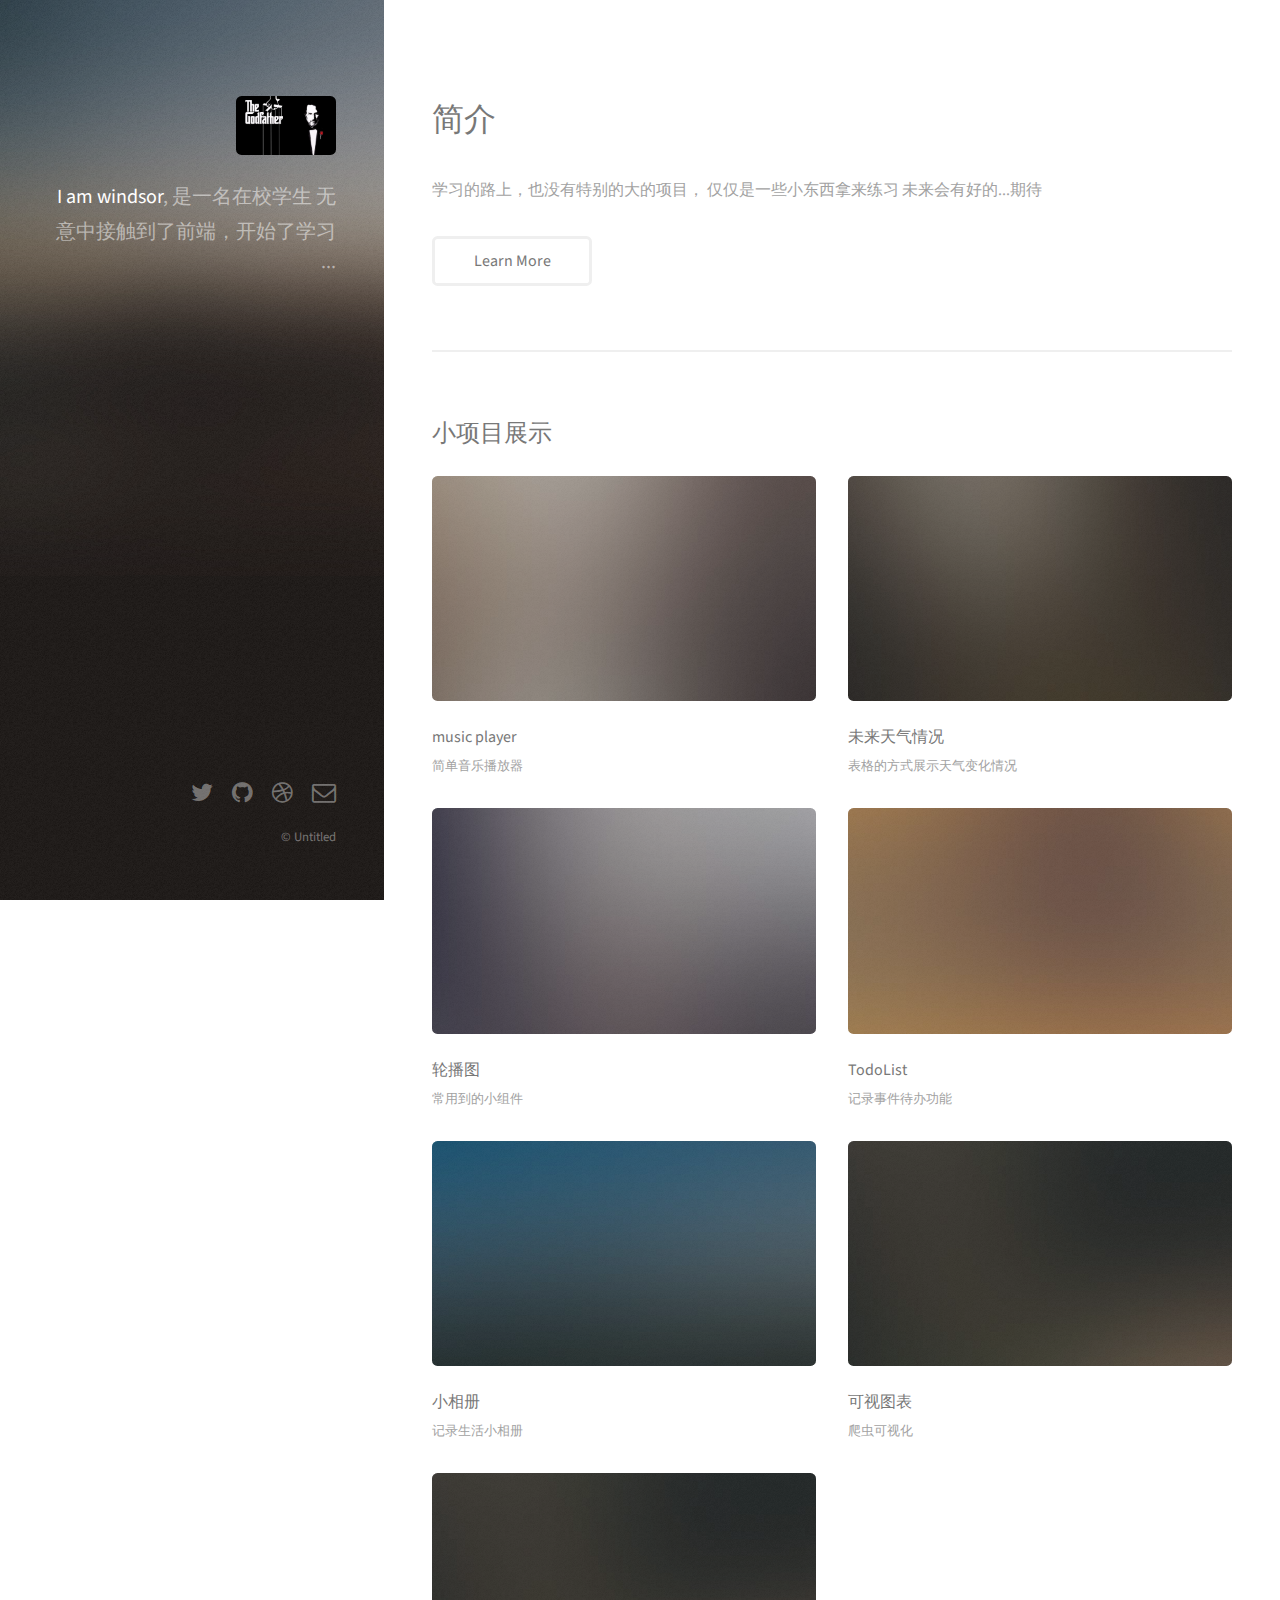
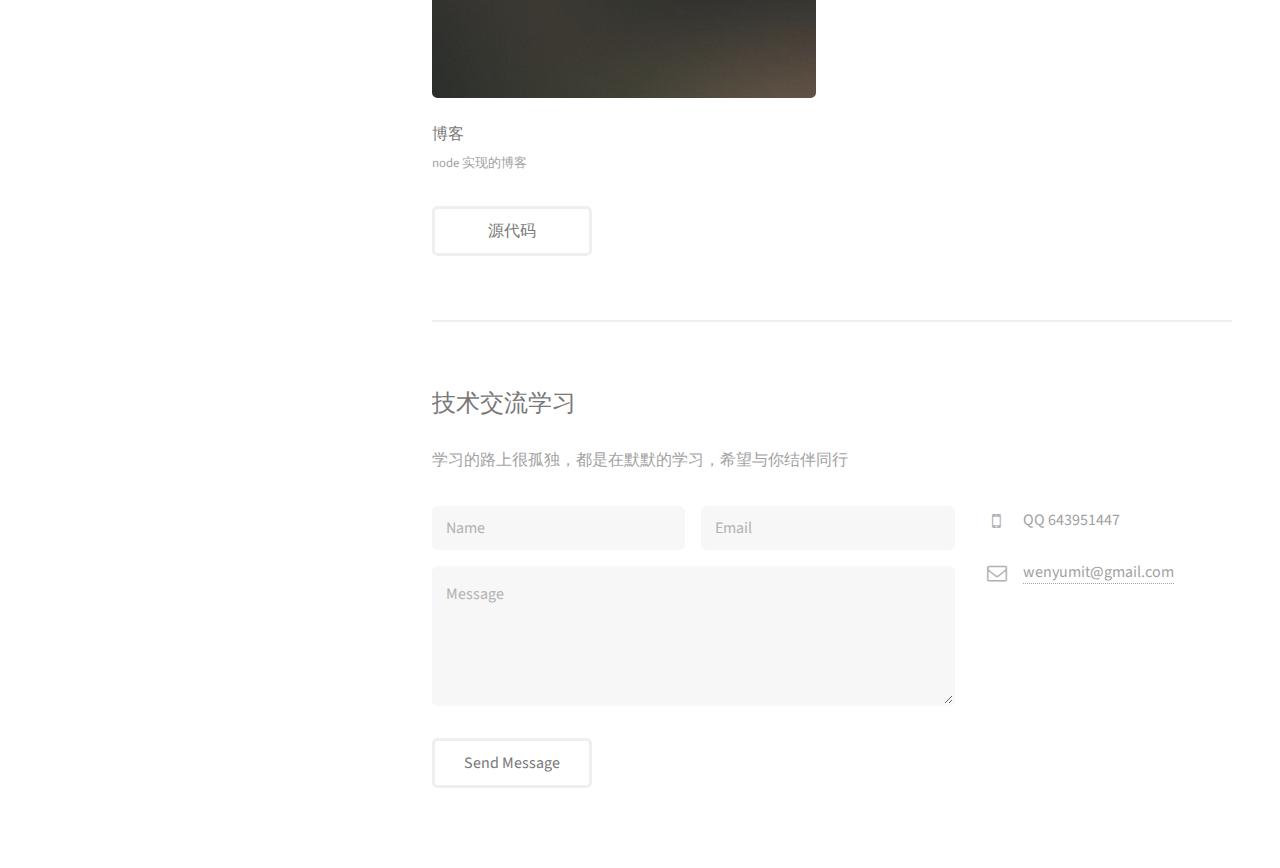
==== commit 2f044da4: "编辑信息" ====
--- a/index.html
+++ b/index.html
@@ -19,7 +19,7 @@
 					<a href="#" class="image avatar"><img src="images/GodFather.jpg" alt="" /></a>
 					<h1><strong>I am windsor</strong>, 是一名在校学生<br />
 					无意中接触到了前端，开始了学习···<br />
-					博客 <a href="https://windsorjobs.github.io/">github</a>.</h1>
+					</h1>
 				</div>
 			</header>
 
@@ -30,11 +30,13 @@
 					<section id="one">
 						<header class="major">
 							<h2>
-								入门
+								简介
 							</h2>
 						</header>
 						<p>
-							JavaScript 
+							学习的路上，也没有特别的大的项目，
+							仅仅是一些小东西拿来练习
+							未来会有好的...期待
 						</p>
 						<ul class="actions">
 							<li><a href="#" class="button">Learn More</a></li>
@@ -43,48 +45,53 @@
 
 				<!-- Two -->
 					<section id="two">
-						<h2>Recent Work</h2>
+						<h2>小项目展示</h2>
 						<div class="row">
 							<article class="col-6 col-12-xsmall work-item">
 								<a href="images/fulls/01.jpg" class="image fit thumb"><img src="images/thumbs/01.jpg" alt="" /></a>
-								<h3>Magna sed consequat tempus</h3>
-								<p>Lorem ipsum dolor sit amet nisl sed nullam feugiat.</p>
+								<h3>music player</h3>
+								<p>简单音乐播放器</p>
 							</article>
 							<article class="col-6 col-12-xsmall work-item">
 								<a href="images/fulls/02.jpg" class="image fit thumb"><img src="images/thumbs/02.jpg" alt="" /></a>
-								<h3>Ultricies lacinia interdum</h3>
-								<p>Lorem ipsum dolor sit amet nisl sed nullam feugiat.</p>
+								<h3>未来天气情况</h3>
+								<p>表格的方式展示天气变化情况</p>
 							</article>
 							<article class="col-6 col-12-xsmall work-item">
 								<a href="images/fulls/03.jpg" class="image fit thumb"><img src="images/thumbs/03.jpg" alt="" /></a>
-								<h3>Tortor metus commodo</h3>
-								<p>Lorem ipsum dolor sit amet nisl sed nullam feugiat.</p>
+								<h3>轮播图</h3>
+								<p>常用到的小组件</p>
 							</article>
 							<article class="col-6 col-12-xsmall work-item">
 								<a href="images/fulls/04.jpg" class="image fit thumb"><img src="images/thumbs/04.jpg" alt="" /></a>
-								<h3>Quam neque phasellus</h3>
-								<p>Lorem ipsum dolor sit amet nisl sed nullam feugiat.</p>
+								<h3>TodoList</h3>
+								<p>记录事件待办功能</p>
 							</article>
 							<article class="col-6 col-12-xsmall work-item">
 								<a href="images/fulls/05.jpg" class="image fit thumb"><img src="images/thumbs/05.jpg" alt="" /></a>
-								<h3>Nunc enim commodo aliquet</h3>
-								<p>Lorem ipsum dolor sit amet nisl sed nullam feugiat.</p>
+								<h3>小相册</h3>
+								<p>记录生活小相册</p>
 							</article>
 							<article class="col-6 col-12-xsmall work-item">
 								<a href="images/fulls/06.jpg" class="image fit thumb"><img src="images/thumbs/06.jpg" alt="" /></a>
-								<h3>Risus ornare lacinia</h3>
-								<p>Lorem ipsum dolor sit amet nisl sed nullam feugiat.</p>
+								<h3>可视图表</h3>
+								<p>爬虫可视化</p>
+							</article>
+							<article class="col-6 col-12-xsmall work-item">
+								<a href="images/fulls/06.jpg" class="image fit thumb"><img src="images/thumbs/06.jpg" alt="" /></a>
+								<h3>博客</h3>
+								<p>node 实现的博客</p>
 							</article>
 						</div>
 						<ul class="actions">
-							<li><a href="#" class="button">Full Portfolio</a></li>
+							<li><a href="#" class="button">源代码</a></li>
 						</ul>
 					</section>
 
 				<!-- Three -->
 					<section id="three">
-						<h2>Get In Touch</h2>
-						<p>Accumsan pellentesque commodo blandit enim arcu non at amet id arcu magna. Accumsan orci faucibus id eu lorem semper nunc nisi lorem vulputate lorem neque lorem ipsum dolor.</p>
+						<h2>技术交流学习</h2>
+						<p>学习的路上很孤独，都是在默默的学习，希望与你结伴同行</p>
 						<div class="row">
 							<div class="col-8 col-12-small">
 								<form method="post" action="#">
@@ -105,11 +112,11 @@
 										1234 Somewhere Rd.<br />
 										Nashville, TN 00000<br />
 										United States
+									</li> -->
+									<li>
+										<h3 class="icon fa-mobile"><span class="label">QQ</span></h3>
+										QQ 643951447
 									</li>
-									<li>
-										<h3 class="icon fa-mobile"><span class="label">Phone</span></h3>
-										000-000-0000
-									</li> -->
 									<li>
 										<h3 class="icon fa-envelope-o"><span class="label">Email</span></h3>
 										<a href="#">wenyumit@gmail.com</a>
@@ -444,12 +451,13 @@
 				<div class="inner">
 					<ul class="icons">
 						<li><a href="#" class="icon fa-twitter"><span class="label">Twitter</span></a></li>
-						<li><a href="https://windsorjobs.github.io/" class="icon fa-github"><span class="label">Github</span></a></li>
+						<li><a href="https://github.com/windsorJobs" class="icon fa-github"><span class="label">Github</span></a></li>
 						<li><a href="#" class="icon fa-dribbble"><span class="label">Dribbble</span></a></li>
 						<li><a href="#" class="icon fa-envelope-o"><span class="label">Email</span></a></li>
 					</ul>
 					<ul class="copyright">
-						<li>&copy; Untitled</li><li>Design: <a href="http://html5up.net">HTML5 UP</a></li>
+						<li>&copy; Untitled</li>
+						<!-- <li>Design: <a href="http://html5up.net">HTML5 UP</a></li> -->
 					</ul>
 				</div>
 			</footer>
--- a/assets/css/main.css
+++ b/assets/css/main.css
@@ -2122,7 +2122,7 @@
 			}
 
 			.image.avatar img {
-				border-radius: 100%;
+				/* border-radius: 100%; */
 				width: 100%;
 			}
 
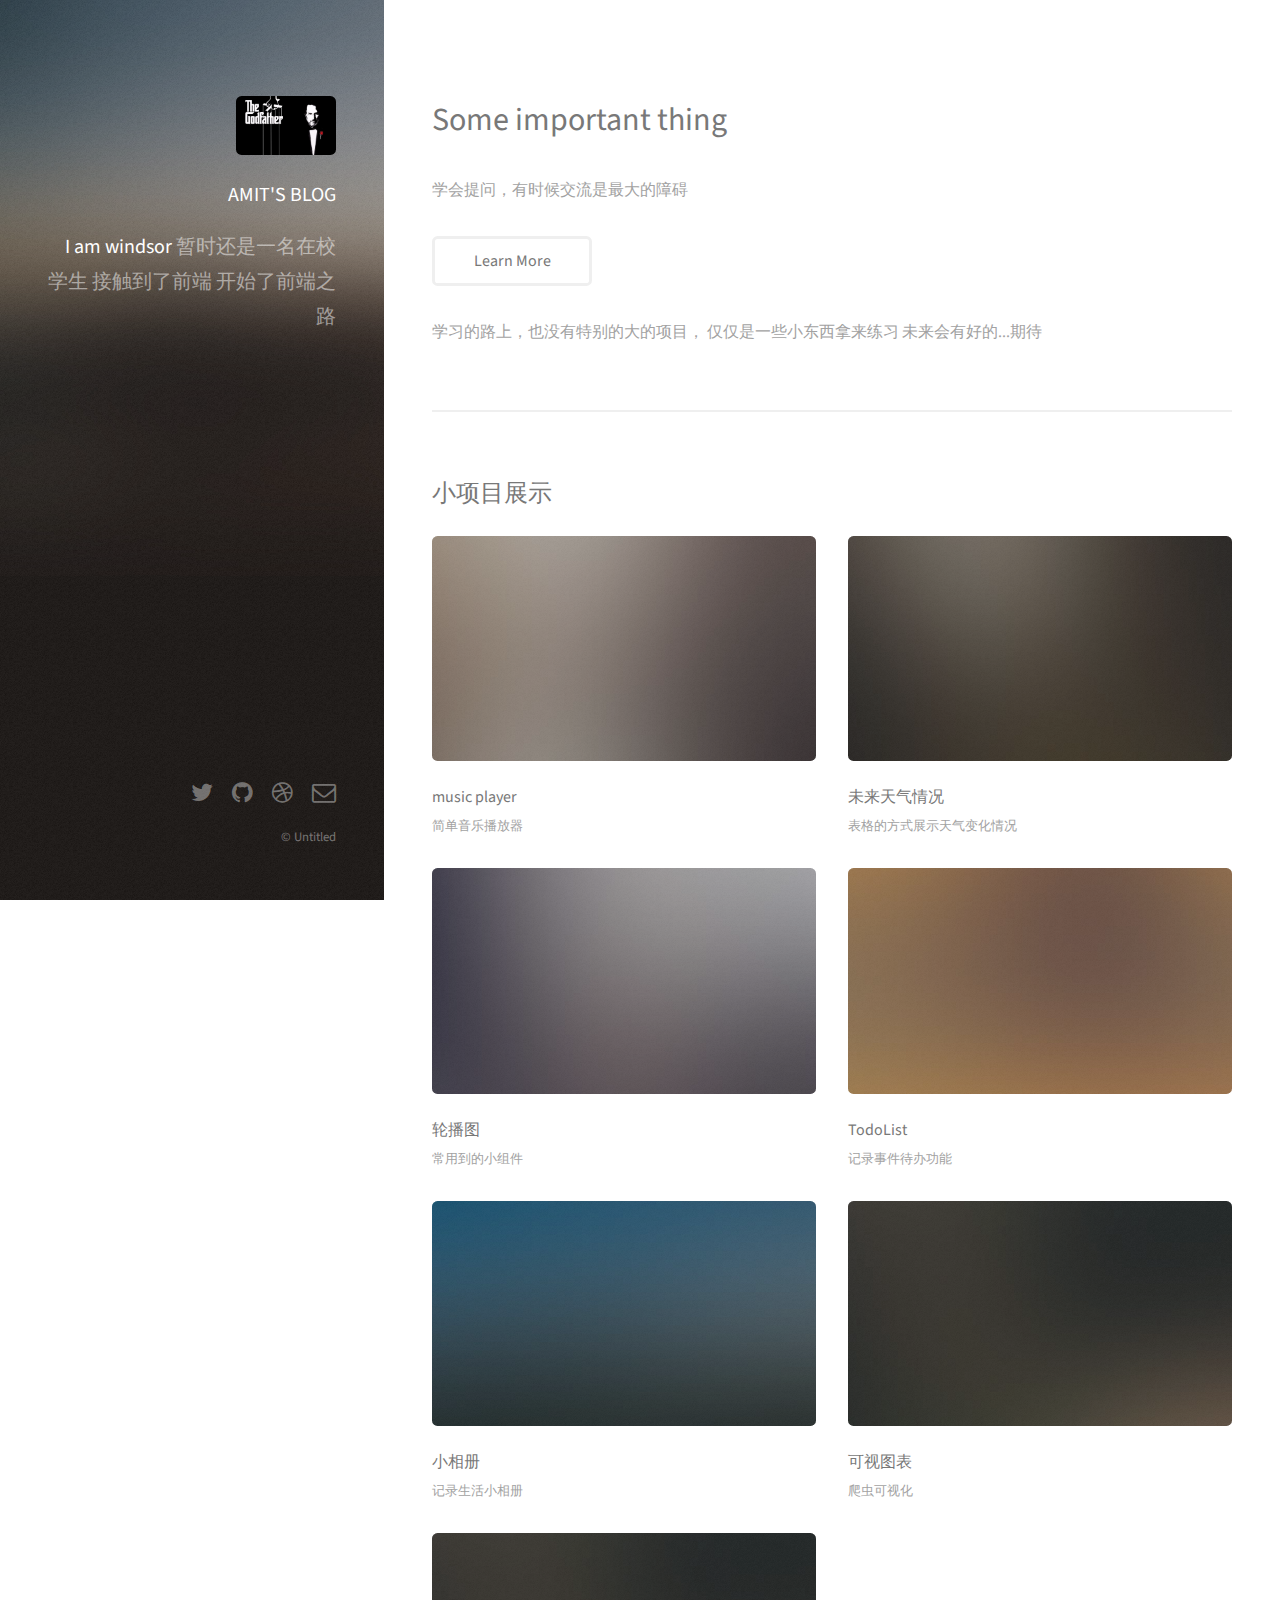
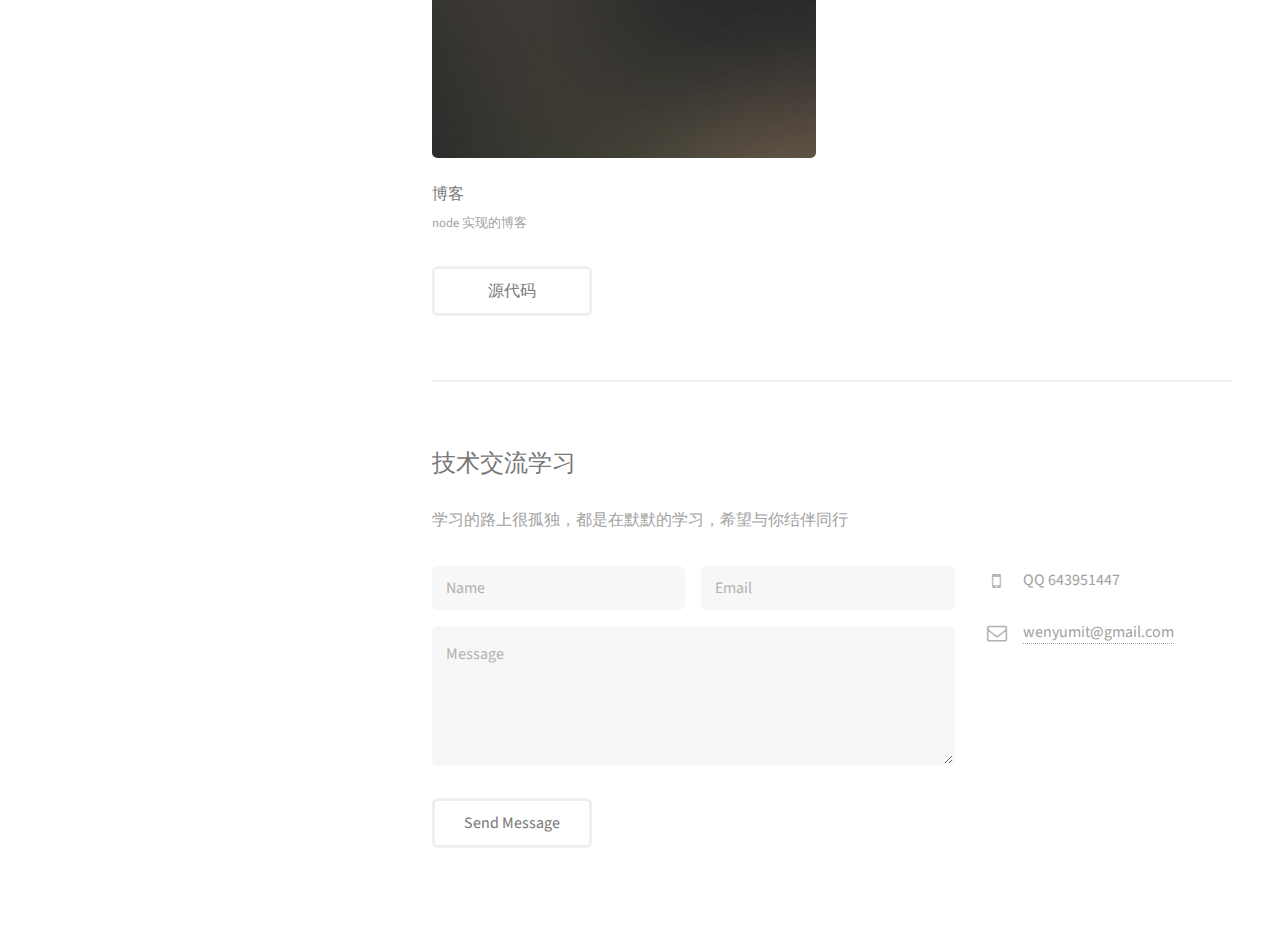
==== commit 9bae75e7: "博客功能" ====
--- a/index.html
+++ b/index.html
@@ -1,9 +1,4 @@
 <!DOCTYPE HTML>
-<!--
-	Strata by HTML5 UP
-	html5up.net | @ajlkn
-	Free for personal and commercial use under the CCA 3.0 license (html5up.net/license)
--->
 <html>
 	<head>
 		<title>AMIT HOME</title>
@@ -17,8 +12,13 @@
 			<header id="header">
 				<div class="inner">
 					<a href="#" class="image avatar"><img src="images/GodFather.jpg" alt="" /></a>
-					<h1><strong>I am windsor</strong>, 是一名在校学生<br />
-					无意中接触到了前端，开始了学习···<br />
+					<a href="index-blog.html"><h3>AMIT'S BLOG</h3></a>
+					<h1>
+						<strong>I am windsor</strong>
+						<br>
+						暂时还是一名在校学生<br>
+						接触到了前端<br>
+						开始了前端之路<br>
 					</h1>
 				</div>
 			</header>
@@ -30,17 +30,20 @@
 					<section id="one">
 						<header class="major">
 							<h2>
-								简介
+								Some important thing
 							</h2>
 						</header>
+						<p>
+							学会提问，有时候交流是最大的障碍
+						</p>
+						<ul class="actions">
+							<li><a href="https://mp.weixin.qq.com/s/4gdrdjtNVPOW3Lx7d1jFBw" class="button">Learn More</a></li>
+						</ul>
 						<p>
 							学习的路上，也没有特别的大的项目，
 							仅仅是一些小东西拿来练习
 							未来会有好的...期待
 						</p>
-						<ul class="actions">
-							<li><a href="#" class="button">Learn More</a></li>
-						</ul>
 					</section>
 
 				<!-- Two -->
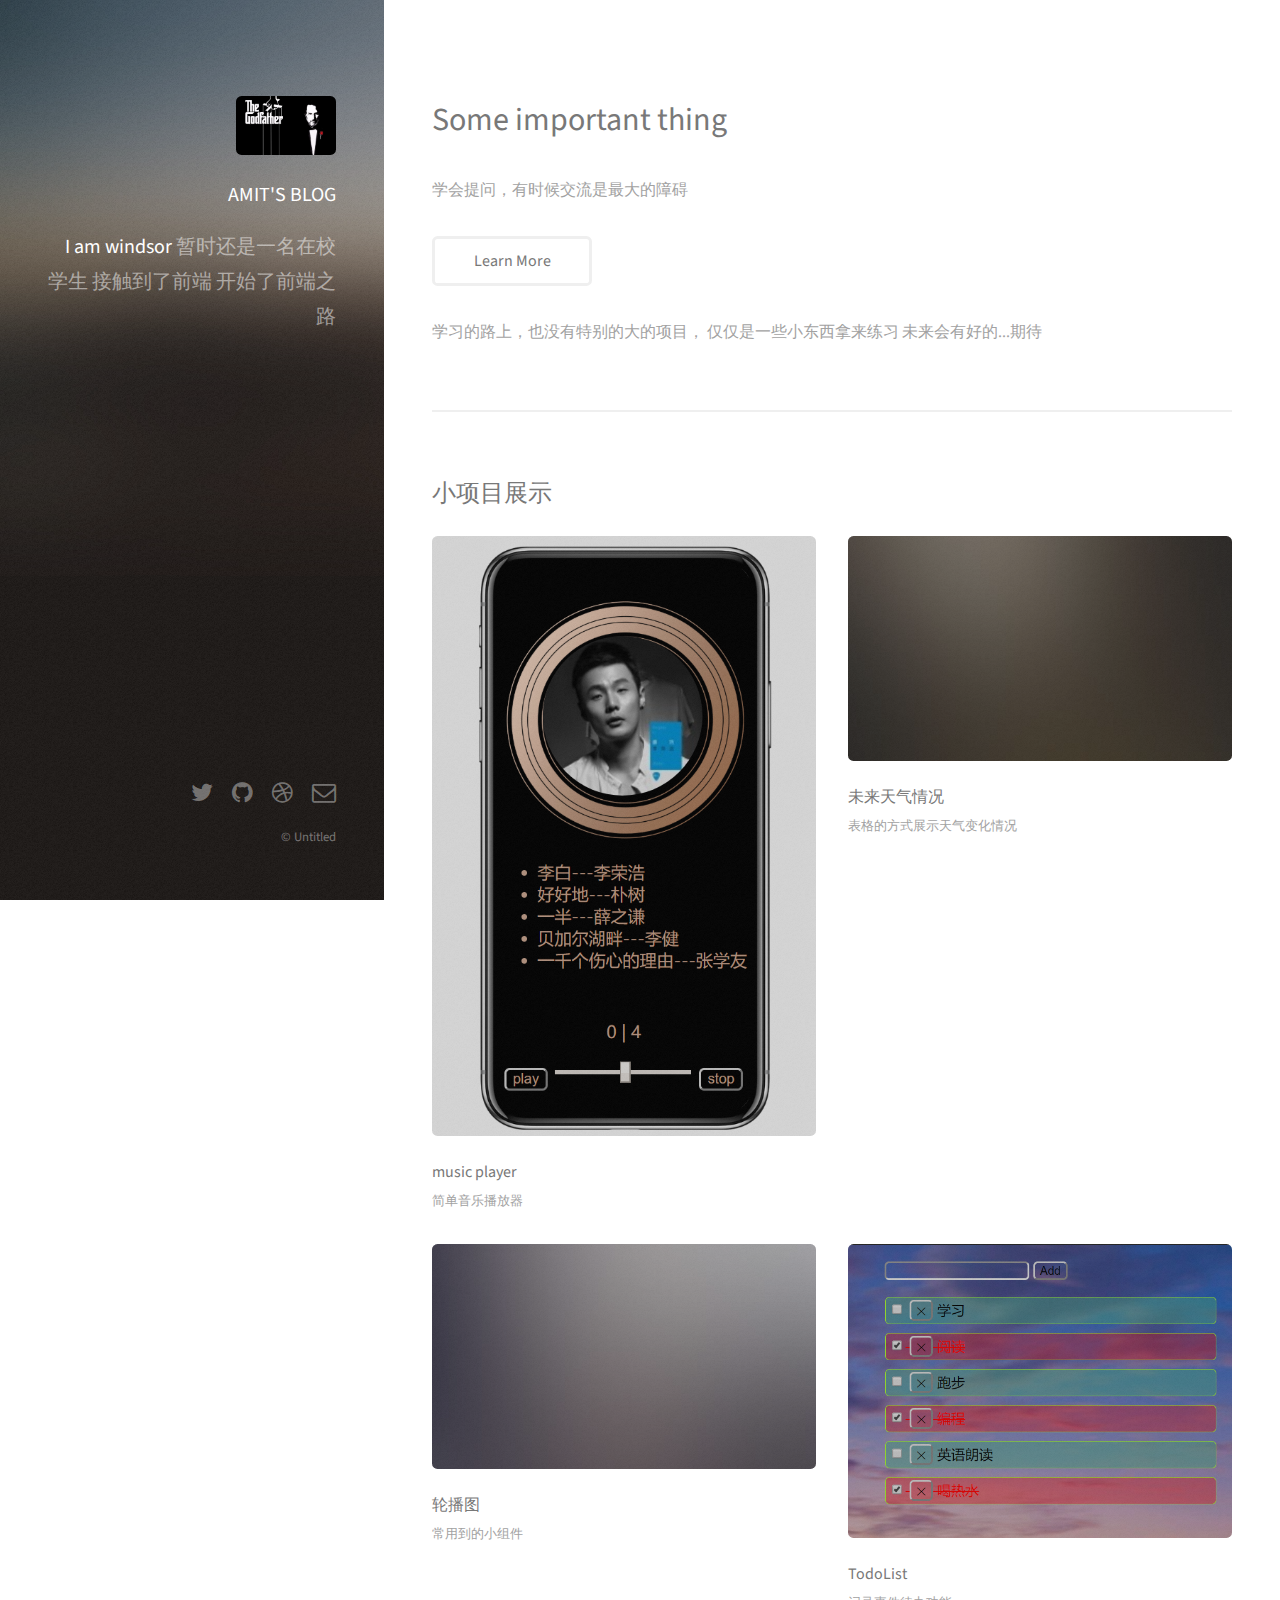
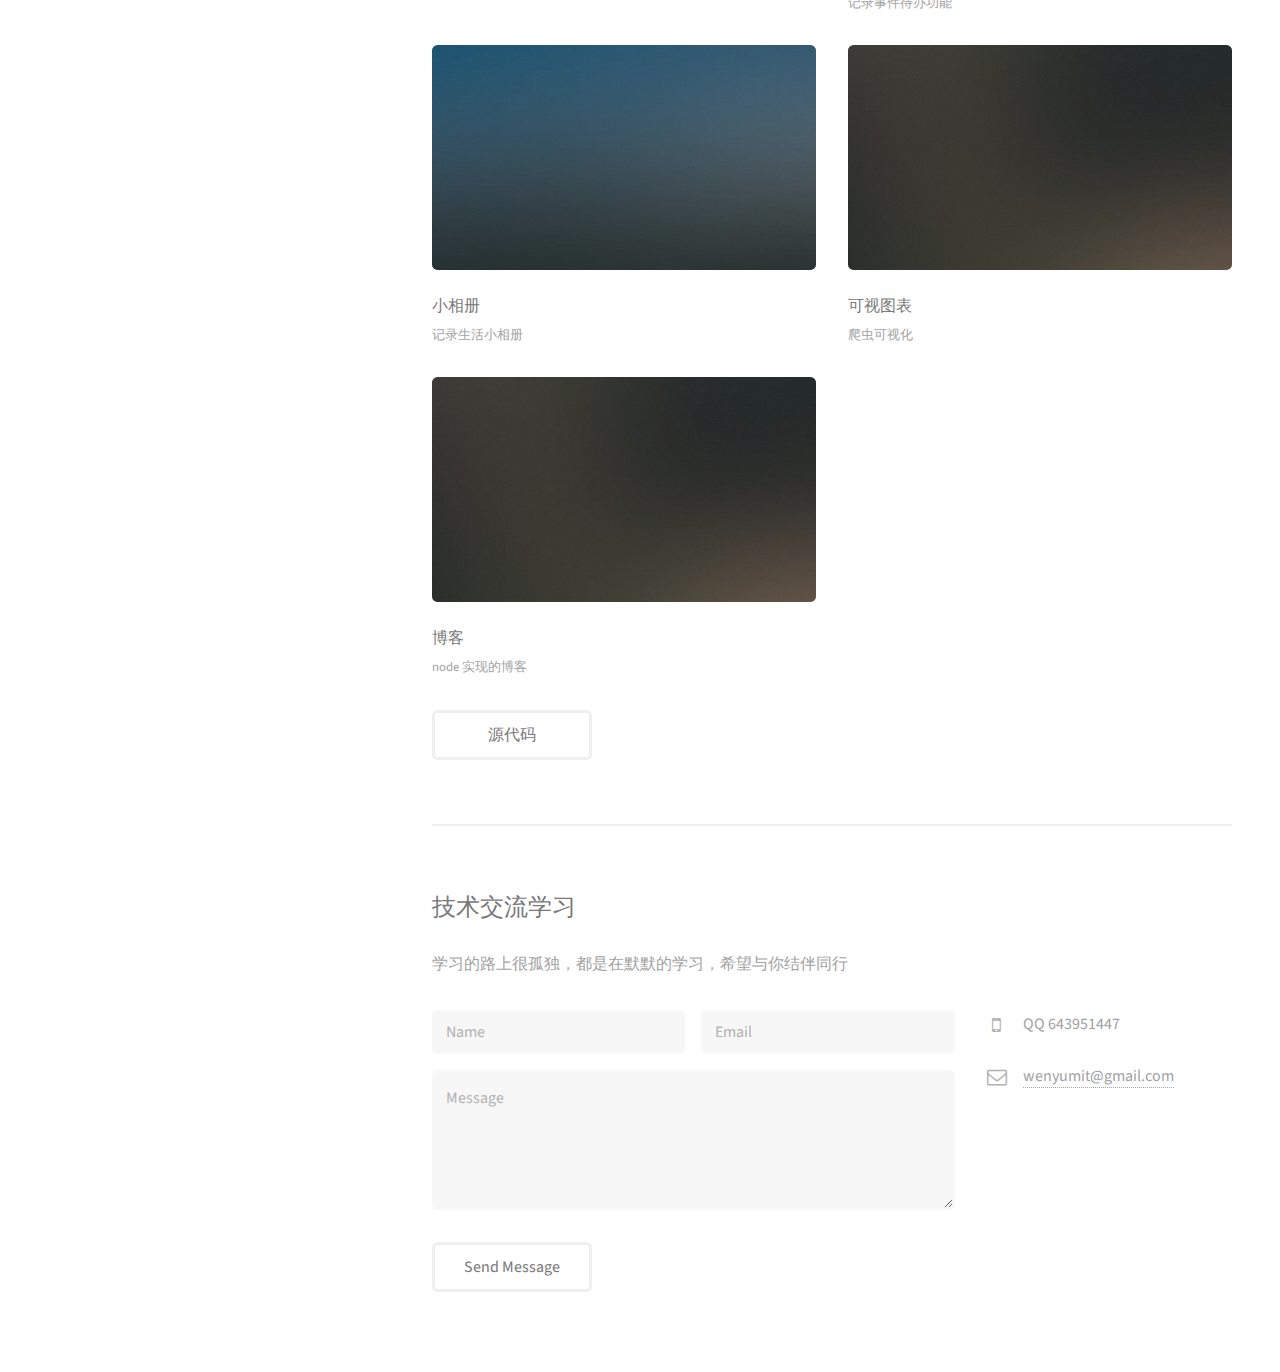
==== commit d450661e: "添加项目小文件" ====
--- a/index.html
+++ b/index.html
@@ -51,7 +51,7 @@
 						<h2>小项目展示</h2>
 						<div class="row">
 							<article class="col-6 col-12-xsmall work-item">
-								<a href="images/fulls/01.jpg" class="image fit thumb"><img src="images/thumbs/01.jpg" alt="" /></a>
+								<a href="images/play-mp3.PNG" class="image fit thumb"><img src="images/play-mp3.PNG" alt="" /></a>
 								<h3>music player</h3>
 								<p>简单音乐播放器</p>
 							</article>
@@ -66,7 +66,7 @@
 								<p>常用到的小组件</p>
 							</article>
 							<article class="col-6 col-12-xsmall work-item">
-								<a href="images/fulls/04.jpg" class="image fit thumb"><img src="images/thumbs/04.jpg" alt="" /></a>
+								<a href="images/todo-List.PNG" class="image fit thumb"><img src="images/todo-List.PNG" alt="" /></a>
 								<h3>TodoList</h3>
 								<p>记录事件待办功能</p>
 							</article>
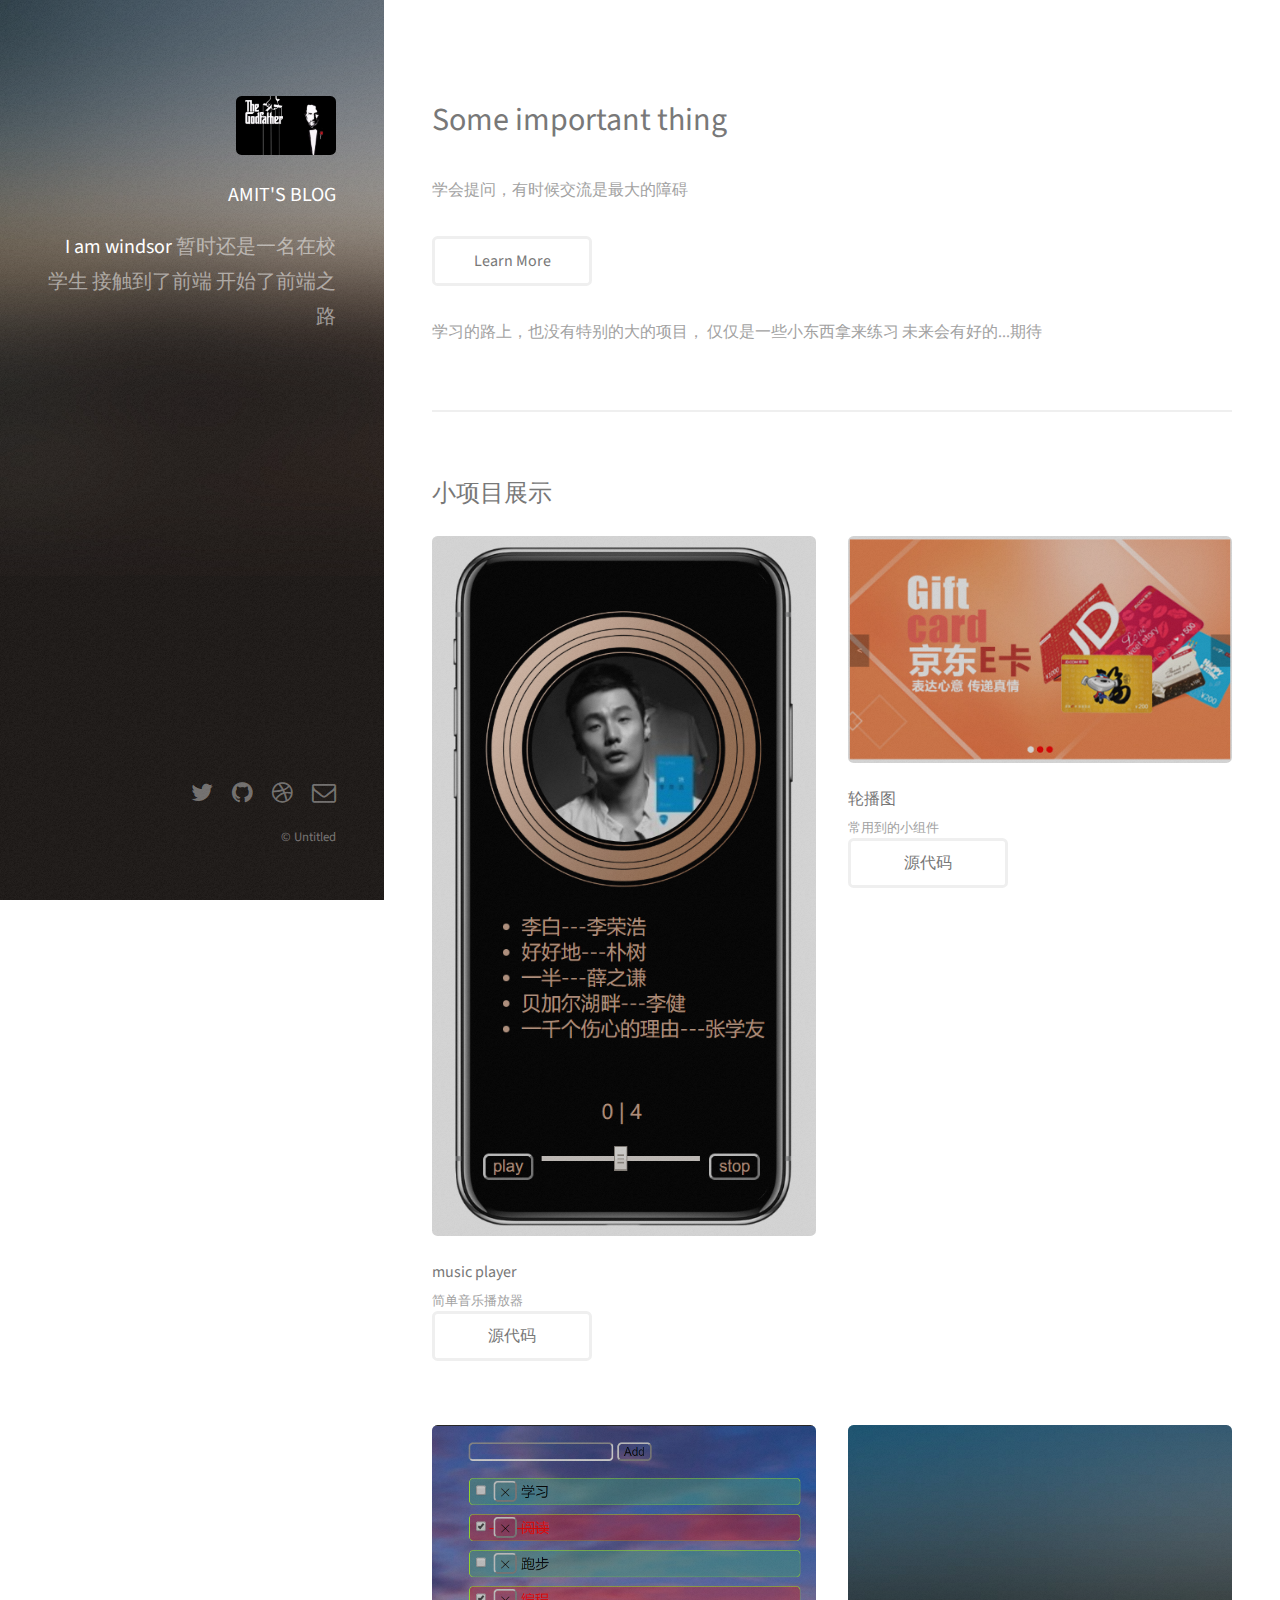
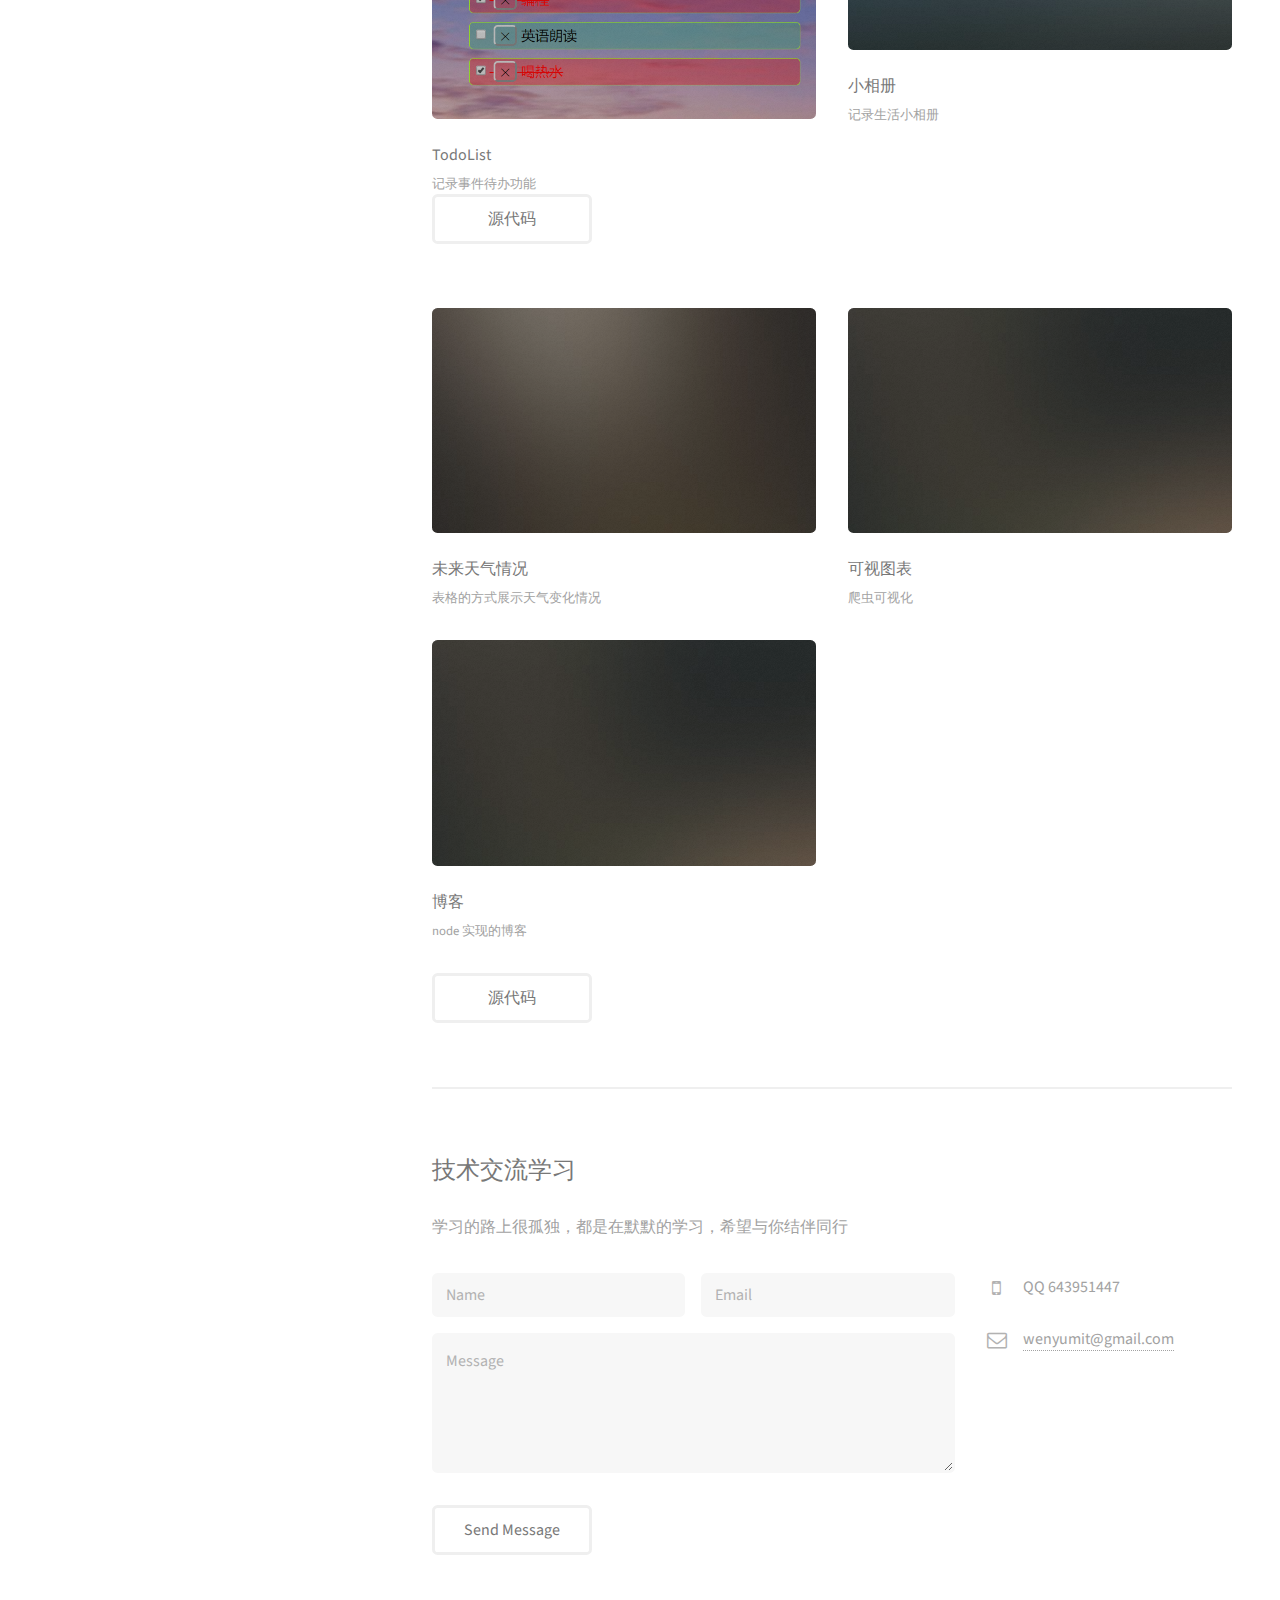
==== commit ec927797: "增加展示" ====
--- a/index.html
+++ b/index.html
@@ -54,32 +54,46 @@
 								<a href="images/play-mp3.PNG" class="image fit thumb"><img src="images/play-mp3.PNG" alt="" /></a>
 								<h3>music player</h3>
 								<p>简单音乐播放器</p>
-							</article>
+								<ul class="actions">
+									<li><a href="https://github.com/windsorJobs/smallprojectcoder/tree/master/player" class="button">源代码</a></li>
+								</ul>
+							</article>
+							<article class="col-6 col-12-xsmall work-item">
+								<a href="images/slide.PNG" class="image fit thumb"><img src="images/slide.PNG" alt="" /></a>
+								<h3>轮播图</h3>
+								<p>常用到的小组件</p>
+								<ul class="actions">
+									<li><a href="https://github.com/windsorJobs/smallprojectcoder/tree/master/slide" class="button">源代码</a></li>
+								</ul>
+							</article>
+							
+							<article class="col-6 col-12-xsmall work-item">
+								<a href="images/todo-List.PNG" class="image fit thumb"><img src="images/todo-List.PNG" alt="" /></a>
+								<h3>TodoList</h3>
+								<p>记录事件待办功能</p>
+								<ul class="actions">
+									<li><a href="https://github.com/windsorJobs/smallprojectcoder/tree/master/ToDoList" class="button">源代码</a></li>
+								</ul>
+							</article>
+
+							<article class="col-6 col-12-xsmall work-item">
+								<a href="images/fulls/05.jpg" class="image fit thumb"><img src="images/thumbs/05.jpg" alt="" /></a>
+								<h3>小相册</h3>
+								<p>记录生活小相册</p>
+							</article>
+
 							<article class="col-6 col-12-xsmall work-item">
 								<a href="images/fulls/02.jpg" class="image fit thumb"><img src="images/thumbs/02.jpg" alt="" /></a>
 								<h3>未来天气情况</h3>
 								<p>表格的方式展示天气变化情况</p>
 							</article>
-							<article class="col-6 col-12-xsmall work-item">
-								<a href="images/fulls/03.jpg" class="image fit thumb"><img src="images/thumbs/03.jpg" alt="" /></a>
-								<h3>轮播图</h3>
-								<p>常用到的小组件</p>
-							</article>
-							<article class="col-6 col-12-xsmall work-item">
-								<a href="images/todo-List.PNG" class="image fit thumb"><img src="images/todo-List.PNG" alt="" /></a>
-								<h3>TodoList</h3>
-								<p>记录事件待办功能</p>
-							</article>
-							<article class="col-6 col-12-xsmall work-item">
-								<a href="images/fulls/05.jpg" class="image fit thumb"><img src="images/thumbs/05.jpg" alt="" /></a>
-								<h3>小相册</h3>
-								<p>记录生活小相册</p>
-							</article>
+
 							<article class="col-6 col-12-xsmall work-item">
 								<a href="images/fulls/06.jpg" class="image fit thumb"><img src="images/thumbs/06.jpg" alt="" /></a>
 								<h3>可视图表</h3>
 								<p>爬虫可视化</p>
 							</article>
+
 							<article class="col-6 col-12-xsmall work-item">
 								<a href="images/fulls/06.jpg" class="image fit thumb"><img src="images/thumbs/06.jpg" alt="" /></a>
 								<h3>博客</h3>
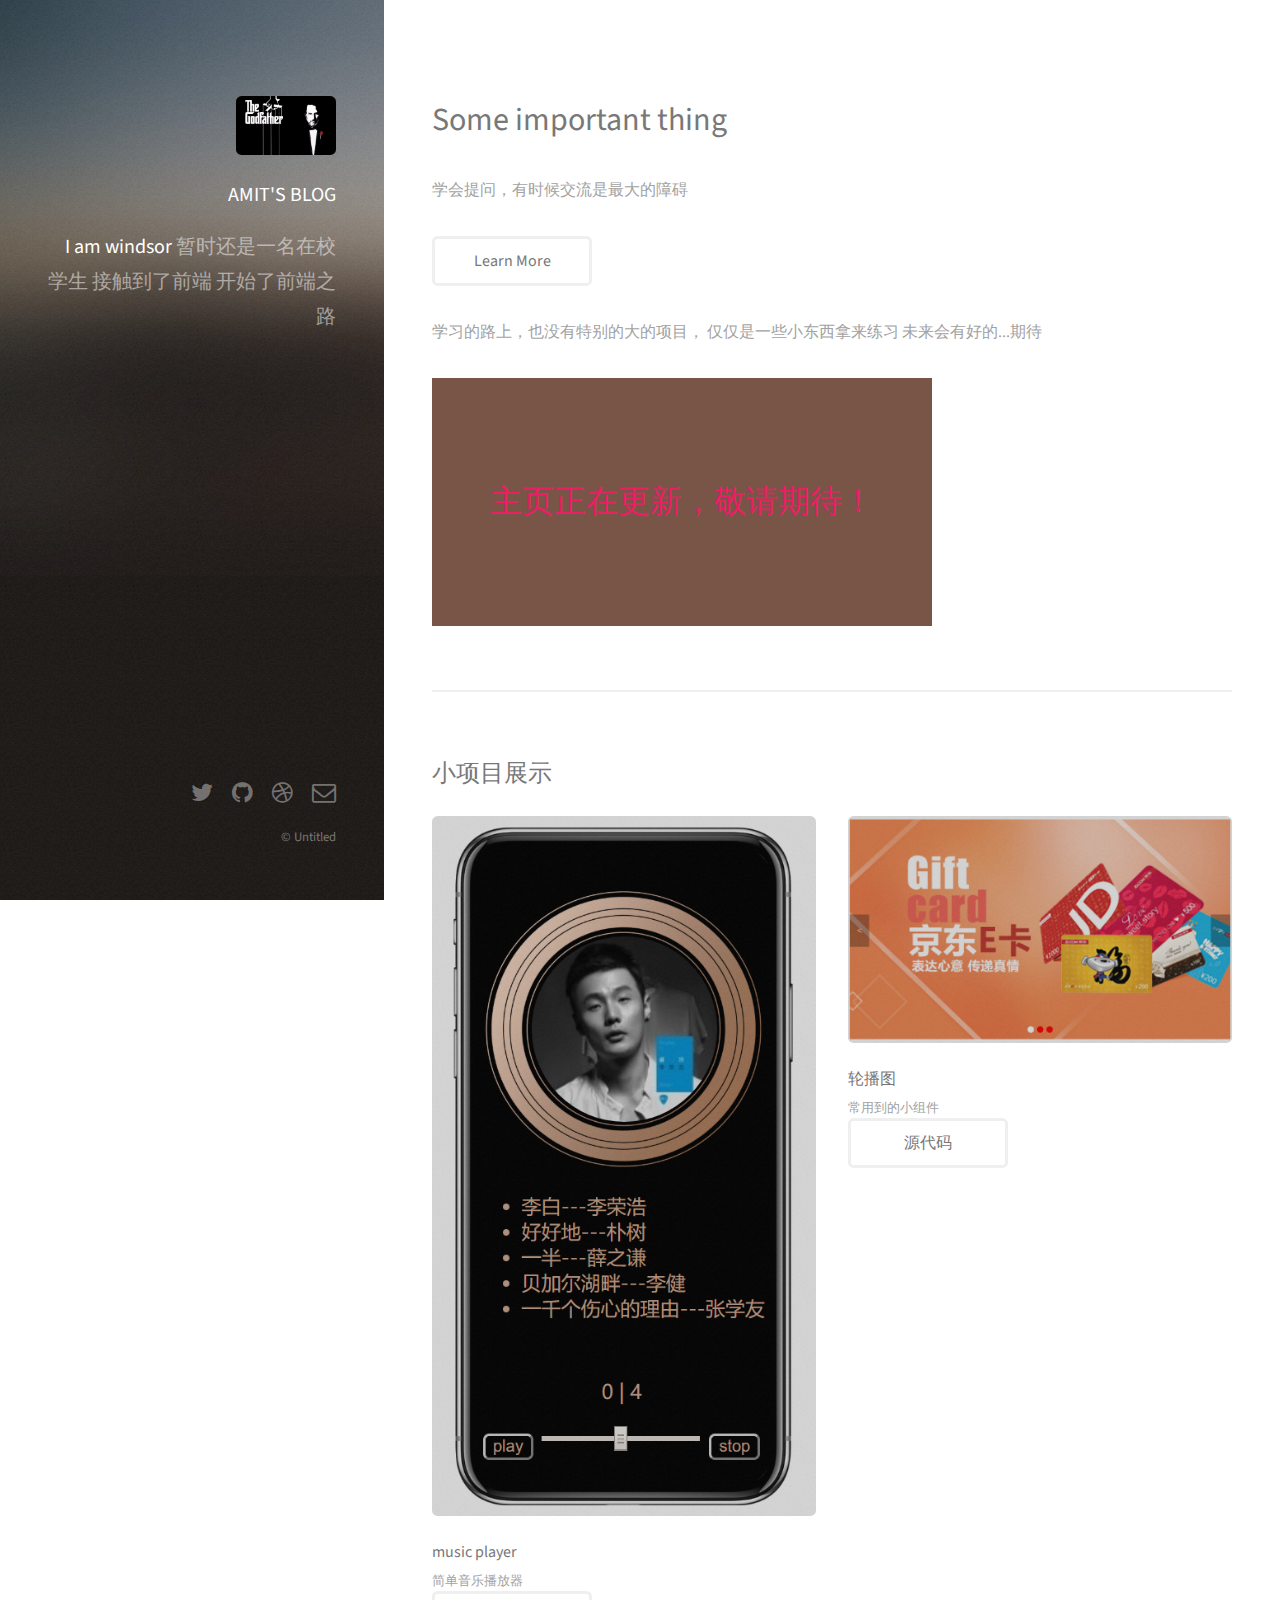
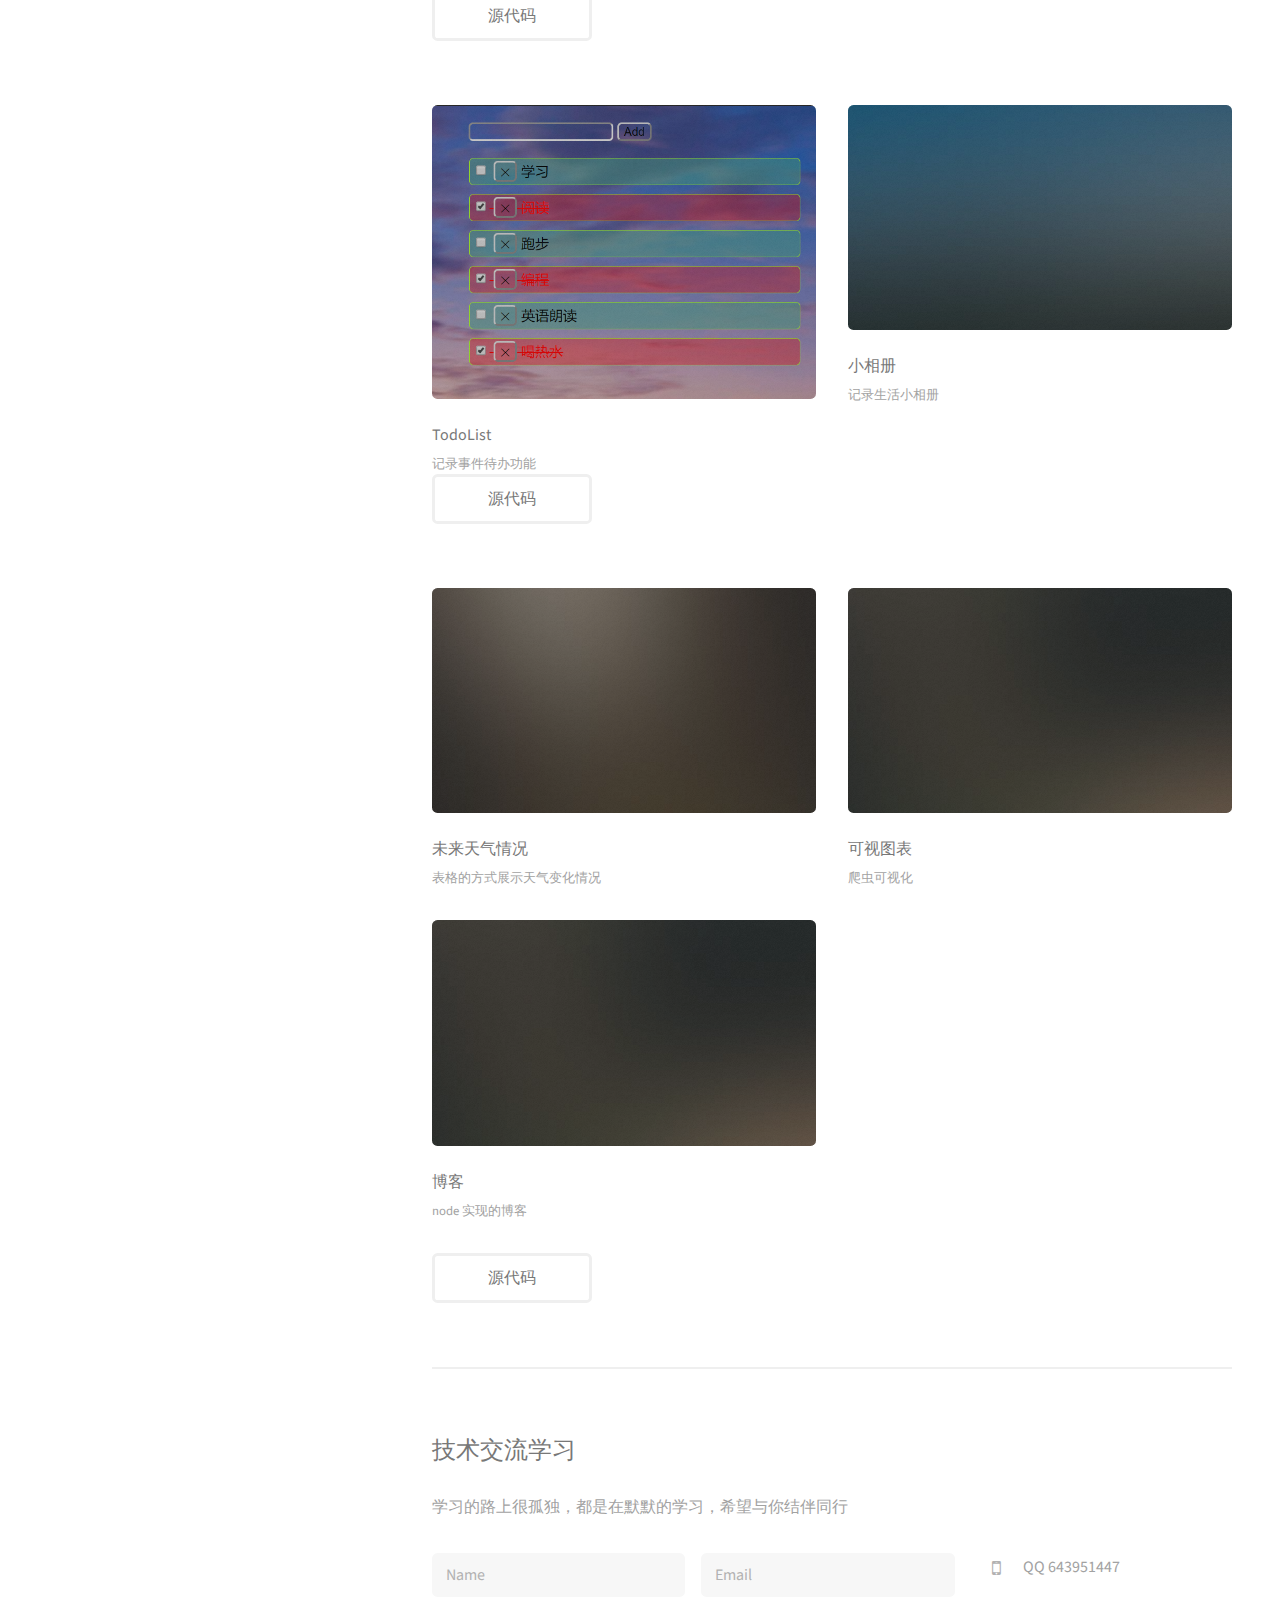
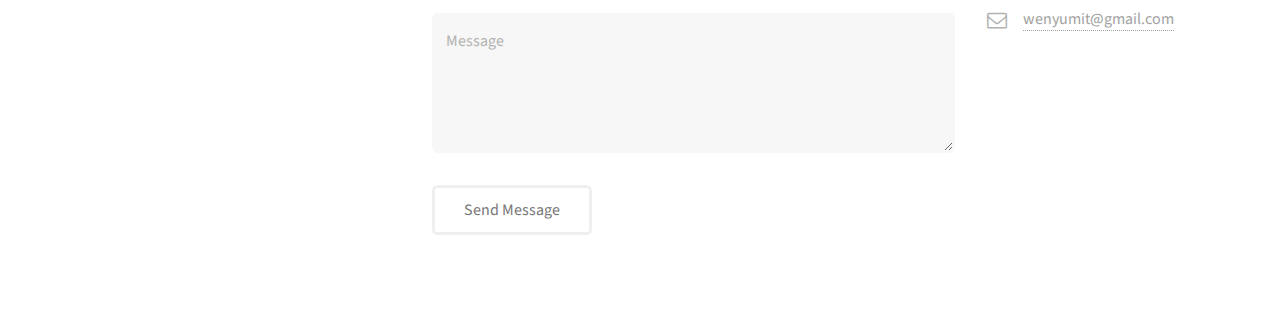
==== commit 072186d0: "更新提示" ====
--- a/index.html
+++ b/index.html
@@ -5,9 +5,20 @@
 		<meta charset="utf-8" />
 		<meta name="viewport" content="width=device-width, initial-scale=1, user-scalable=no" />
 		<link rel="stylesheet" href="assets/css/main.css" />
+		<style media="screen">
+			.god-Blog-Update {
+				width: 500px;
+				height: auto;
+				background-color: #795548;
+				text-align: center;
+			}
+			.update-title {
+				padding: 100px 50px;
+				color: #e91e63;
+			}
+		</style>
 	</head>
 	<body class="is-preload">
-
 		<!-- Header -->
 			<header id="header">
 				<div class="inner">
@@ -46,6 +57,12 @@
 						</p>
 					</section>
 
+					<!-- =============================== -->
+					<div class="god-Blog-Update">
+						<h1 class="update-title">主页正在更新，敬请期待！</h1>
+					</div>
+					<!-- ==================================== -->
+
 				<!-- Two -->
 					<section id="two">
 						<h2>小项目展示</h2>
@@ -66,7 +83,7 @@
 									<li><a href="https://github.com/windsorJobs/smallprojectcoder/tree/master/slide" class="button">源代码</a></li>
 								</ul>
 							</article>
-							
+
 							<article class="col-6 col-12-xsmall work-item">
 								<a href="images/todo-List.PNG" class="image fit thumb"><img src="images/todo-List.PNG" alt="" /></a>
 								<h3>TodoList</h3>
